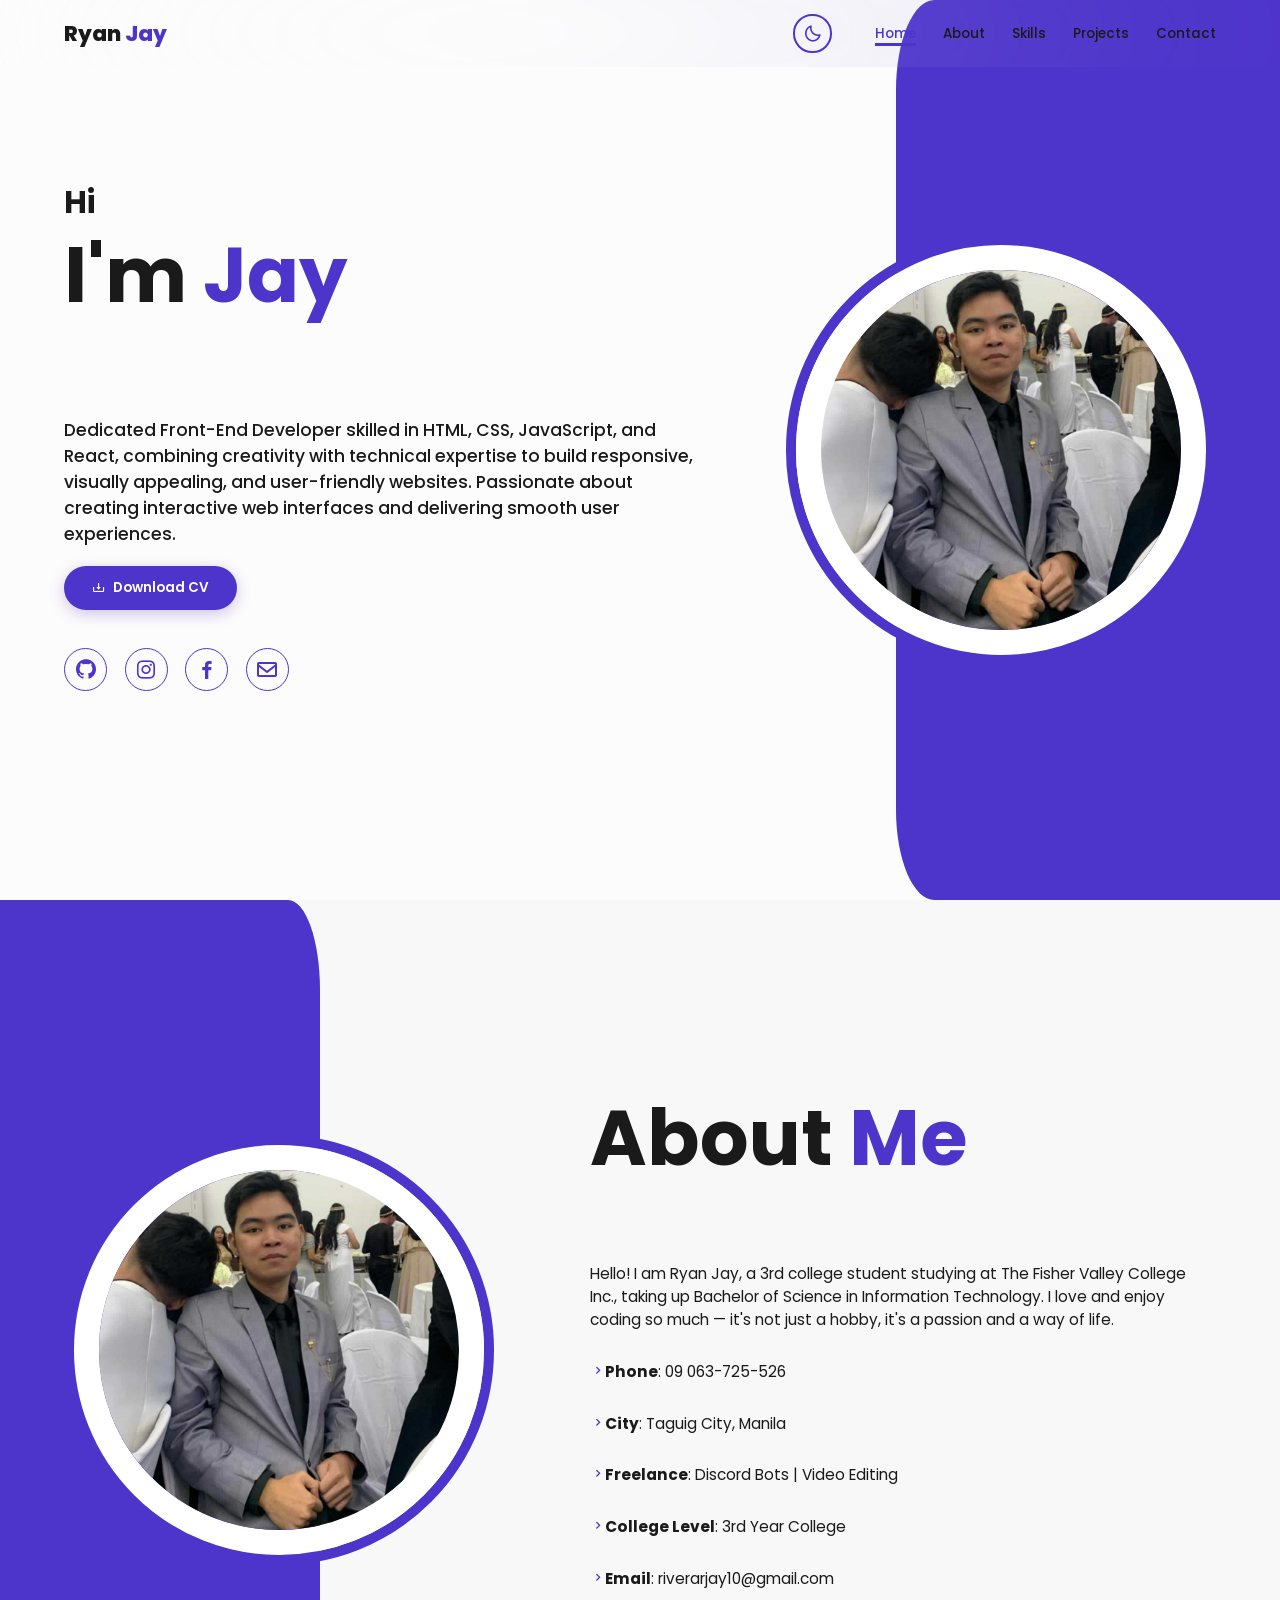
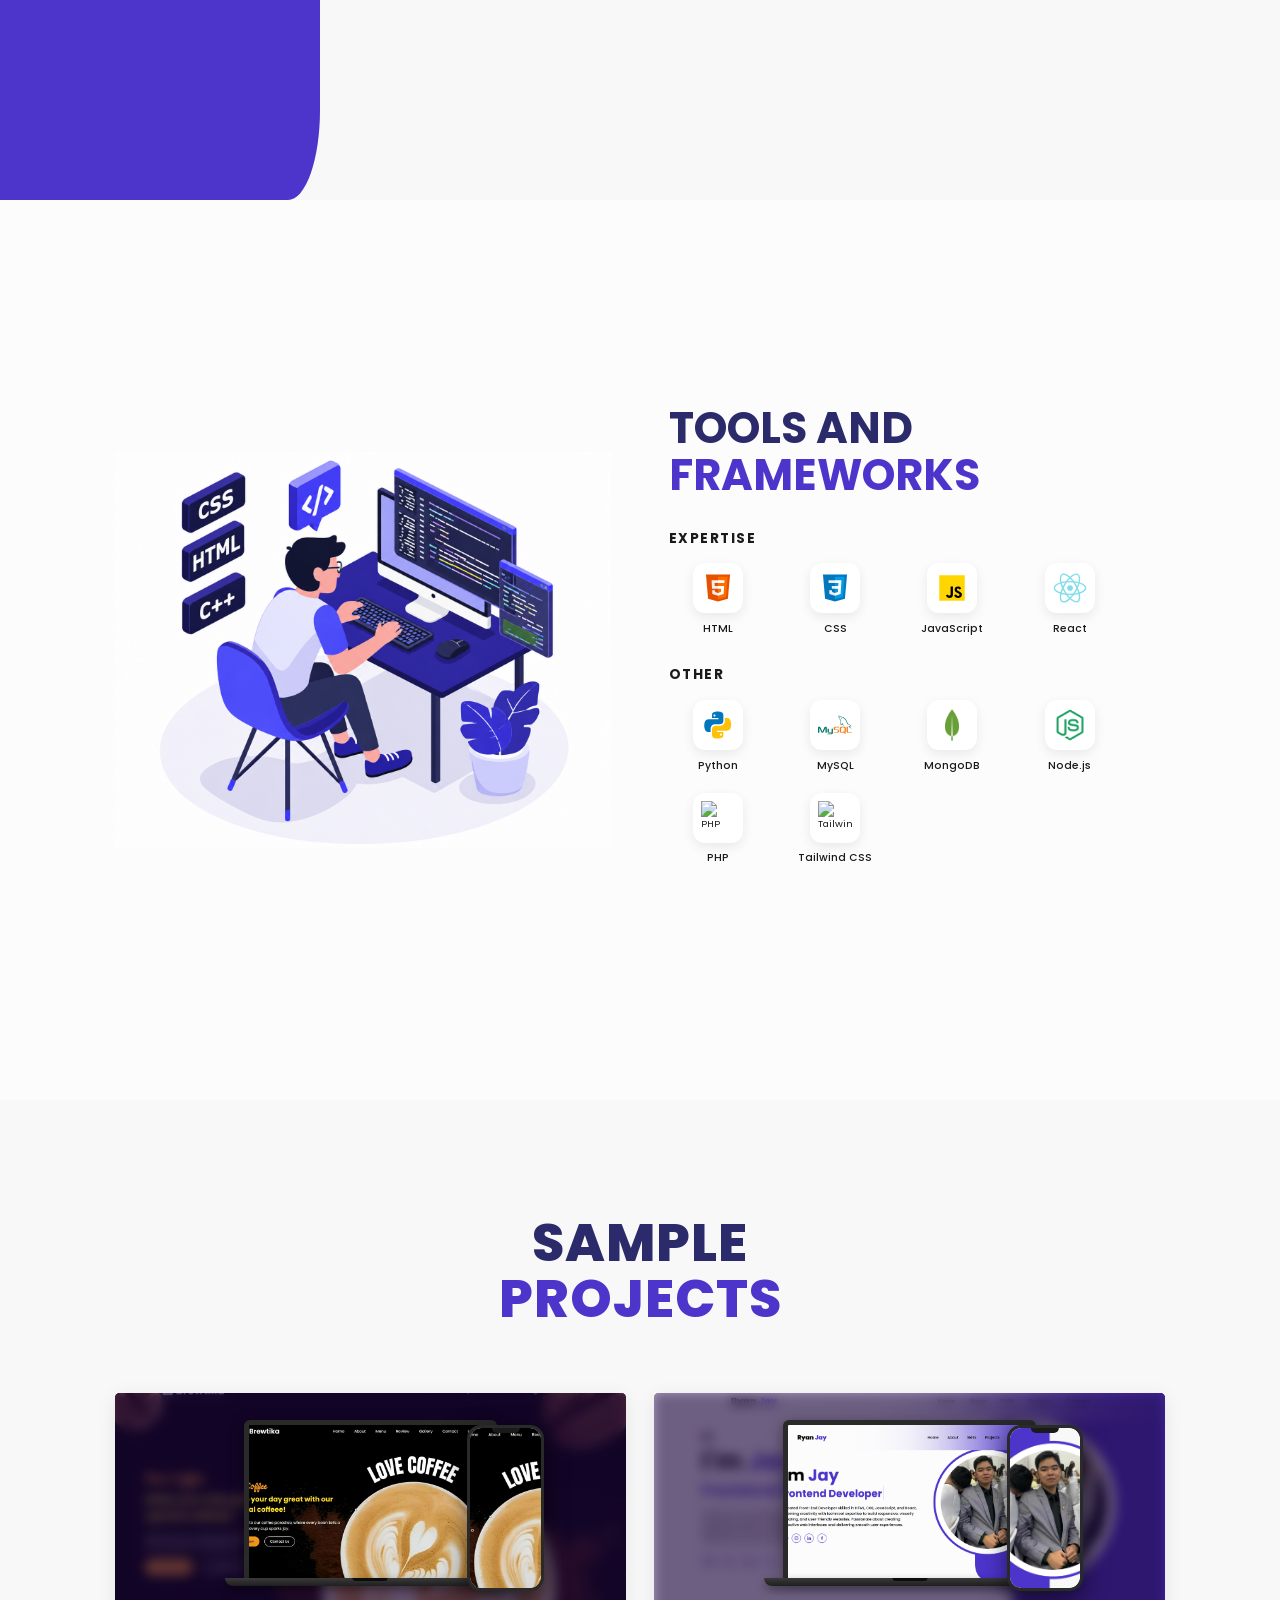
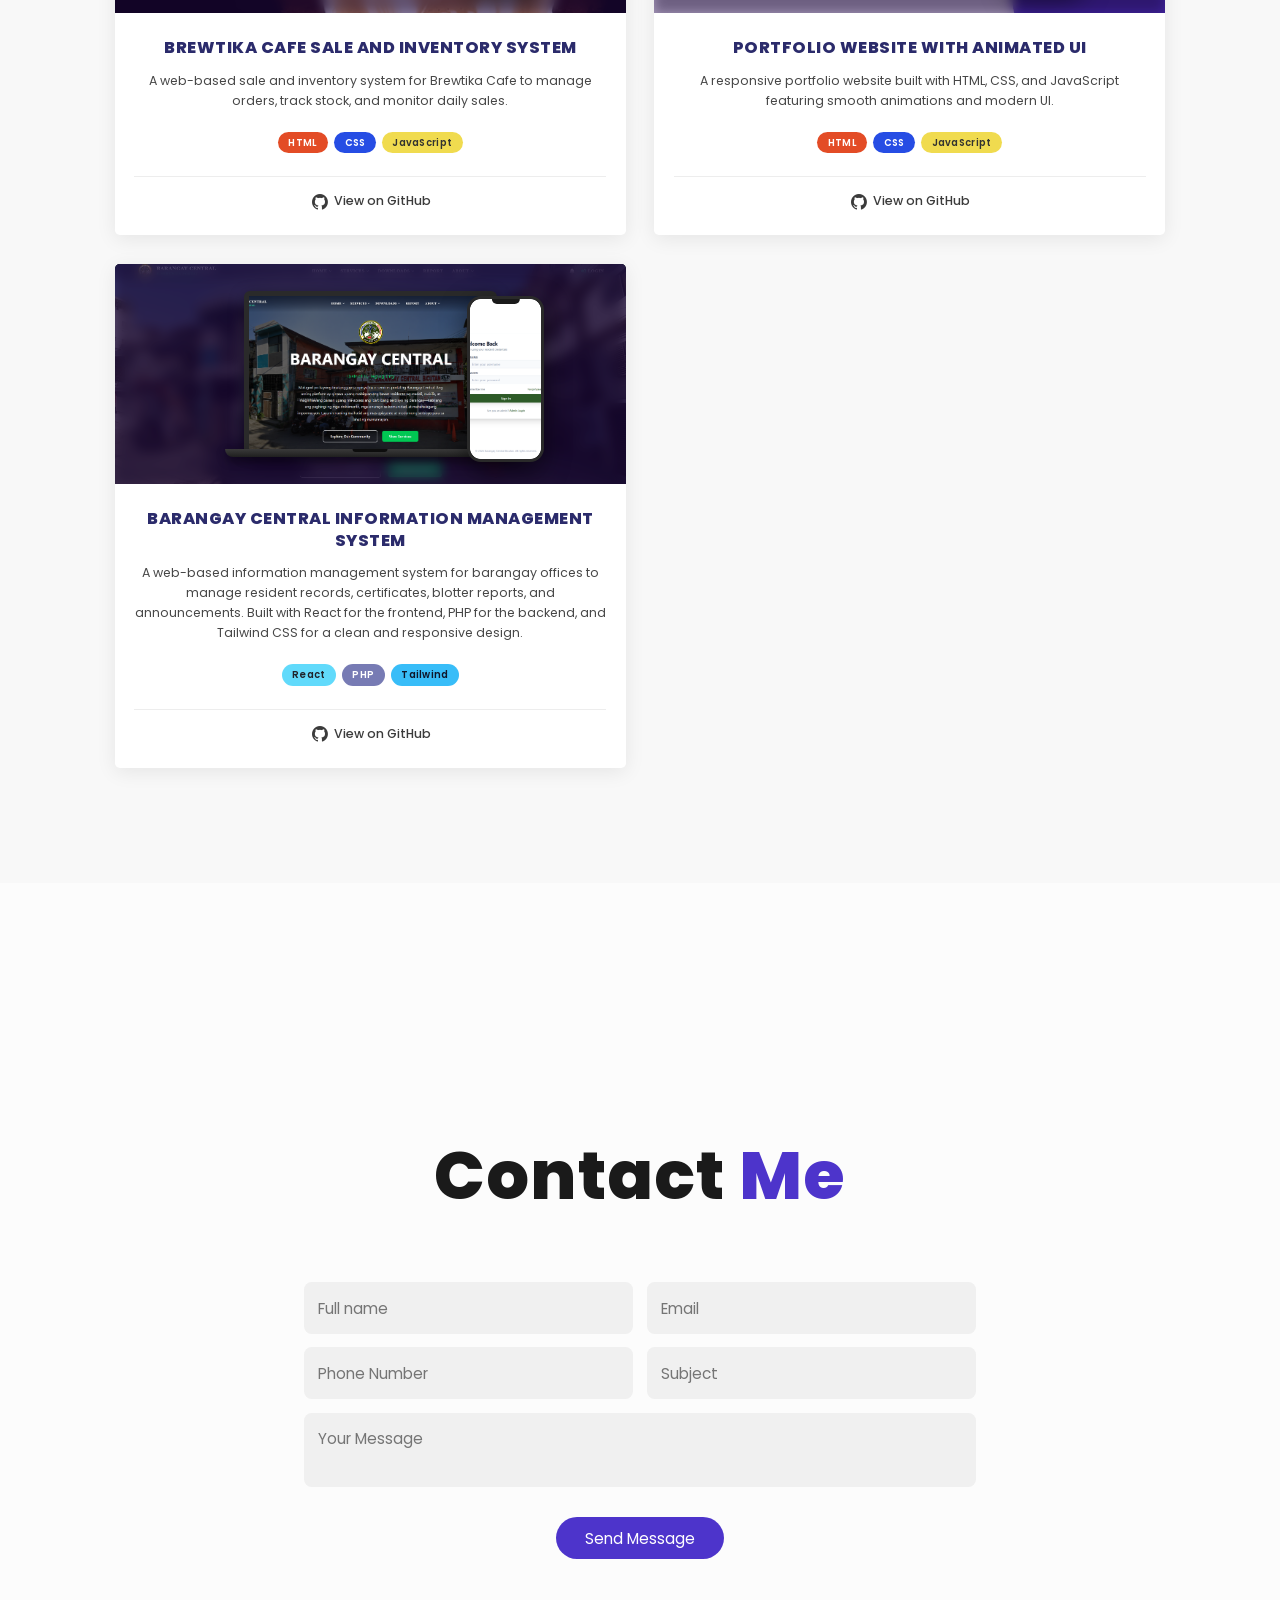
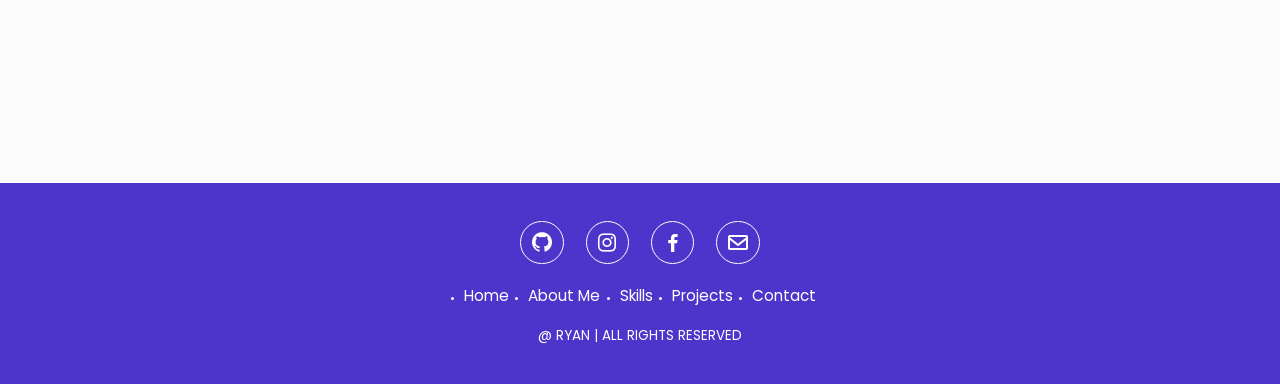
==== protfolio/index.html @ ac463a85 "Rename portfolio.html to index.html" ====
<!DOCTYPE html>
<html lang="en">
  <head>
    <meta charset="UTF-8" />
    <meta name="viewport" content="width=device-width, initial-scale=1.0" />
    <title>Ryan Jay | Portfolio</title>
    <link rel="stylesheet" href="portfolio.css" />
    <link
      href="https://unpkg.com/boxicons@2.1.4/css/boxicons.min.css"
      rel="stylesheet"
    />
    <link
      href="https://fonts.googleapis.com/css2?family=Poppins:wght@400;500;600;700;800&display=swap"
      rel="stylesheet"
    />
  </head>

  <body>
    <!-- HEADER / NAVBAR -->
    <header class="header">
      <a href="#home" class="logo">Ryan <span>Jay</span></a>

      <!-- THEME TOGGLE BUTTON -->
      <button class="theme-btn" id="theme-btn" title="Toggle Light/Dark Mode">
        <i class="bx bx-moon" id="theme-icon"></i>
      </button>

      <i class="bx bx-menu" id="menu-icon"></i>
      <nav class="navbar">
        <a href="#home">Home</a>
        <a href="#about">About</a>
        <a href="#skills">Skills</a>
        <a href="#projects">Projects</a>
        <a href="#contact">Contact</a>
      </nav>
    </header>

    <!-- HOME SECTION -->
    <section class="home" id="home">
      <div class="home-rectangle"></div>
      <div class="home-content reveal">
        <h3>Hi</h3>
        <h1>I'm <span>Jay</span></h1>
        <h3 class="text-animation"><span></span></h3>
        <p>
          Dedicated Front-End Developer skilled in HTML, CSS, JavaScript, and
          React, combining creativity with technical expertise to build
          responsive, visually appealing, and user-friendly websites.
          Passionate about creating interactive web interfaces and delivering
          smooth user experiences.
        </p>

        <!-- DOWNLOAD CV BUTTON -->
        <a href="Ryan_Jay_CV.pdf" download="Ryan_Jay_CV.pdf" class="btn-cv">
          <i class="bx bx-download"></i> Download CV
        </a>

        <div class="social-icons">
          <a href="https://github.com/BSITclass101" target="_blank" rel="noopener" title="GitHub">
            <i class="bx bxl-github"></i>
          </a>
          <a href="https://www.instagram.com/ryanjay_rvra/" target="_blank" rel="noopener" title="Instagram">
            <i class="bx bxl-instagram"></i>
          </a>
          <a href="https://www.facebook.com/ryanjayrino.rivera" target="_blank" rel="noopener" title="Facebook">
            <i class="bx bxl-facebook"></i>
          </a>
          <a href="https://mail.google.com/mail/?view=cm&fs=1&to=riverarjay10@gmail.com" target="_blank" rel="noopener" title="Email">
            <i class="bx bx-envelope"></i>
          </a>
        </div>
      </div>
      <div class="home-img reveal">
        <img src="pic1.jpg" alt="Profile Picture" />
      </div>
    </section>

    <!-- ABOUT SECTION -->
    <section class="about" id="about">
      <div class="about-rectangle"></div>
      <div class="about-img reveal">
        <img src="pic1.jpg" alt="About Me" />
      </div>
      <div class="about-content">
        <h2 class="heading reveal">About <span>Me</span></h2>
        <h3 class="text-animation reveal"><span></span></h3>
        <p class="reveal">
          Hello! I am Ryan Jay, a 3rd college student studying at The Fisher
          Valley College Inc., taking up Bachelor of Science in Information
          Technology. I love and enjoy coding so much — it's not just a hobby,
          it's a passion and a way of life.
        </p>
        <div class="info reveal">
          <p><b><i style="color: hsl(250, 59%, 50%)" class="bx bx-chevron-right"></i>Phone</b>: 09 063-725-526</p>
          <p><b><i style="color: hsl(250, 59%, 50%)" class="bx bx-chevron-right"></i>City</b>: Taguig City, Manila</p>
          <p><b><i style="color: hsl(250, 59%, 50%)" class="bx bx-chevron-right"></i>Freelance</b>: Discord Bots | Video Editing</p>
          <p><b><i style="color: hsl(250, 59%, 50%)" class="bx bx-chevron-right"></i>College Level</b>: 3rd Year College</p>
          <p><b><i style="color: hsl(250, 59%, 50%)" class="bx bx-chevron-right"></i>Email</b>: riverarjay10@gmail.com</p>
        </div>
      </div>
    </section>

    <!-- SKILLS SECTION -->
    <section class="skills" id="skills">
      <div class="skills-image-container reveal">
        <img src="Purple.png" alt="Tools and Frameworks Illustration" class="skills-illustration" />
      </div>

      <div class="skills-content">
        <h2 class="skills-heading reveal">TOOLS AND <br /><span>FRAMEWORKS</span></h2>

        <div class="skill-category reveal">
          <h3>EXPERTISE</h3>
          <div class="skills-grid">
            <div class="skill-item">
              <div class="skill-icon"><img src="icons8-html-5.svg" alt="HTML" /></div>
              <p>HTML</p>
            </div>
            <div class="skill-item">
              <div class="skill-icon"><img src="icons8-css-logo.svg" alt="CSS" /></div>
              <p>CSS</p>
            </div>
            <div class="skill-item">
              <div class="skill-icon"><img src="icons8-javascript.svg" alt="JavaScript" /></div>
              <p>JavaScript</p>
            </div>
            <div class="skill-item">
              <div class="skill-icon"><img src="icons8-react-native.svg" alt="React" /></div>
              <p>React</p>
            </div>
          </div>
        </div>

        <div class="skill-category reveal">
          <h3>OTHER</h3>
          <div class="skills-grid">
            <div class="skill-item">
              <div class="skill-icon"><img src="icons8-python.svg" alt="Python" /></div>
              <p>Python</p>
            </div>
            <div class="skill-item">
              <div class="skill-icon"><img src="icons8-mysql-logo.svg" alt="MySQL" /></div>
              <p>MySQL</p>
            </div>
            <div class="skill-item">
              <div class="skill-icon"><img src="icons8-mongo-db-48.png" alt="MongoDB" /></div>
              <p>MongoDB</p>
            </div>
            <div class="skill-item">
              <div class="skill-icon"><img src="icons8-node-js-48.png" alt="Node.js" /></div>
              <p>Node.js</p>
            </div>
            <div class="skill-item">
              <div class="skill-icon"><img src="PHp.png" alt="PHP" /></div>
              <p>PHP</p>
            </div>
            <div class="skill-item">
              <div class="skill-icon"><img src="tailwind CSS.png" alt="Tailwind CSS" /></div>
              <p>Tailwind CSS</p>
            </div>
          </div>
        </div>
      </div>
    </section>

    <!-- PROJECTS SECTION -->
    <section class="projects" id="projects">
      <h2 class="projects-heading reveal">SAMPLE <br /><span>PROJECTS</span></h2>

      <div class="projects-box">
        <!-- PROJECT 1 -->
        <div class="projects-card reveal">
          <div class="project-mockup" style="background-image: url('p1.jpg');">
            <div class="laptop-mockup">
              <div class="laptop-screen">
                <img src="p1.jpg" alt="Brewtika Cafe - Laptop View" />
              </div>
              <div class="laptop-base"></div>
            </div>
            <div class="phone-mockup">
              <div class="phone-screen">
                <img src="p1.jpg" alt="Brewtika Cafe - Phone View" />
              </div>
            </div>
          </div>
          <div class="project-info">
            <h3>BREWTIKA CAFE SALE AND INVENTORY SYSTEM</h3>
            <p>A web-based sale and inventory system for Brewtika Cafe to manage orders, track stock, and monitor daily sales.</p>
            <div class="project-tags">
              <span class="tag html">HTML</span>
              <span class="tag css">CSS</span>
              <span class="tag js">JavaScript</span>
            </div>
            <a href="https://github.com/BSITclass101" target="_blank" rel="noopener" class="github-link">
              <i class="bx bxl-github"></i> View on GitHub
            </a>
          </div>
        </div>

        <!-- PROJECT 2 -->
        <div class="projects-card reveal">
          <div class="project-mockup" style="background-image: url('ry.png');">
            <div class="laptop-mockup">
              <div class="laptop-screen">
                <img src="ry.png" alt="Project 2 - Laptop View" />
              </div>
              <div class="laptop-base"></div>
            </div>
            <div class="phone-mockup">
              <div class="phone-screen">
                <img src="j.png" alt="Project 2 - Phone View" />
              </div>
            </div>
          </div>
          <div class="project-info">
            <h3>PORTFOLIO WEBSITE WITH ANIMATED UI</h3>
            <p>A responsive portfolio website built with HTML, CSS, and JavaScript featuring smooth animations and modern UI.</p>
            <div class="project-tags">
              <span class="tag html">HTML</span>
              <span class="tag css">CSS</span>
              <span class="tag js">JavaScript</span>
            </div>
            <a href="https://github.com/BSITclass101" target="_blank" rel="noopener" class="github-link">
              <i class="bx bxl-github"></i> View on GitHub
            </a>
          </div>
        </div>

        <!-- PROJECT 3 -->
        <div class="projects-card reveal">
          <div class="project-mockup" style="background-image: url('Screenshot.png');">
            <div class="laptop-mockup">
              <div class="laptop-screen">
                <img src="Screenshot.png" alt="Barangay Information Management System - Laptop View" />
              </div>
              <div class="laptop-base"></div>
            </div>
            <div class="phone-mockup">
              <div class="phone-screen">
                <img src="Screenshot2.png" alt="Barangay Information Management System - Phone View" />
              </div>
            </div>
          </div>
          <div class="project-info">
            <h3>BARANGAY CENTRAL INFORMATION MANAGEMENT SYSTEM</h3>
            <p>A web-based information management system for barangay offices to manage resident records, certificates, blotter reports, and announcements. Built with React for the frontend, PHP for the backend, and Tailwind CSS for a clean and responsive design.</p>
            <div class="project-tags">
              <span class="tag react">React</span>
              <span class="tag php">PHP</span>
              <span class="tag tailwind">Tailwind</span>
            </div>
            <a href="https://github.com/BSITclass101" target="_blank" rel="noopener" class="github-link">
              <i class="bx bxl-github"></i> View on GitHub
            </a>
          </div>
        </div>
      </div>
    </section>

    <!-- CONTACT SECTION -->
    <section class="contact" id="contact">
      <h2 class="heading reveal">Contact <span>Me</span></h2>

      <!-- NAKA-CONNECT SA FORMSPREE -->
      <form id="contactForm" action="https://formspree.io/f/maeqkpdl" method="POST" class="reveal">
        <div class="input-group">
          <div class="input-box">
            <input type="text" name="name" placeholder="Full name" required />
            <input type="email" name="email" placeholder="Email" required />
          </div>
          <div class="input-box">
            <input type="tel" name="phone" placeholder="Phone Number" />
            <input type="text" name="subject" placeholder="Subject" />
          </div>
        </div>

        <div class="input-group-2">
          <textarea name="message" placeholder="Your Message" required></textarea>
          
          <!-- Status Message -->
          <p id="formStatus" style="margin: 10px 0; font-weight: bold; display: none; font-size: 1.4rem;"></p>
          
          <input type="submit" id="submitBtn" value="Send Message" class="btn" />
        </div>
      </form>
    </section>

    <!-- FOOTER -->
    <footer class="footer">
      <div class="social-icons">
        <a href="https://github.com/BSITclass101" target="_blank" rel="noopener" title="GitHub">
          <i class="bx bxl-github"></i>
        </a>
        <a href="https://www.instagram.com/ryanjay_rvra/" target="_blank" rel="noopener" title="Instagram">
          <i class="bx bxl-instagram"></i>
        </a>
        <a href="https://www.facebook.com/ryanjayrino.rivera" target="_blank" rel="noopener" title="Facebook">
          <i class="bx bxl-facebook"></i>
        </a>
        <a href="https://mail.google.com/mail/?view=cm&fs=1&to=riverarjay10@gmail.com" target="_blank" rel="noopener" title="Email">
          <i class="bx bx-envelope"></i>
        </a>
      </div>

      <ul class="list">
        <li><a href="#home">Home</a></li>
        <li><a href="#about">About Me</a></li>
        <li><a href="#skills">Skills</a></li>
        <li><a href="#projects">Projects</a></li>
        <li><a href="#contact">Contact</a></li>
      </ul>

      <p class="copyright">@ RYAN | ALL RIGHTS RESERVED</p>
    </footer>

    <!-- INLINE JAVASCRIPT -->
    <script>
      /* THEME TOGGLE */
      const themeBtn = document.getElementById("theme-btn");
      const themeIcon = document.getElementById("theme-icon");
      const body = document.body;

      const savedTheme = localStorage.getItem("theme");
      if (savedTheme === "dark") {
        body.classList.add("dark-mode");
        themeIcon.classList.replace("bx-moon", "bx-sun");
      }

      themeBtn.addEventListener("click", () => {
        body.classList.toggle("dark-mode");
        if (body.classList.contains("dark-mode")) {
          themeIcon.classList.replace("bx-moon", "bx-sun");
          localStorage.setItem("theme", "dark");
        } else {
          themeIcon.classList.replace("bx-sun", "bx-moon");
          localStorage.setItem("theme", "light");
        }
      });

      /* MOBILE MENU */
      let menuIcon = document.querySelector("#menu-icon");
      let navbar = document.querySelector(".navbar");

      menuIcon.onclick = () => {
        menuIcon.classList.toggle("bx-x");
        navbar.classList.toggle("active");
      };

      /* ACTIVE NAV LINK */
      let sections = document.querySelectorAll("section");
      let navLinks = document.querySelectorAll("header nav a");

      window.onscroll = () => {
        sections.forEach((sec) => {
          let top = window.scrollY;
          let offset = sec.offsetTop - 150;
          let height = sec.offsetHeight;
          let id = sec.getAttribute("id");

          if (top >= offset && top < offset + height) {
            navLinks.forEach((links) => {
              links.classList.remove("active");
              document
                .querySelector("header nav a[href*=" + id + "]")
                .classList.add("active");
            });
          }
        });

        let header = document.querySelector("header");
        header.classList.toggle("sticky", window.scrollY > 100);

        menuIcon.classList.remove("bx-x");
        navbar.classList.remove("active");
      };

      /* SCROLL REVEAL */
      const revealElements = document.querySelectorAll(".reveal");

      const revealOnScroll = () => {
        const windowHeight = window.innerHeight;
        const revealPoint = 100;

        revealElements.forEach((el) => {
          const elementTop = el.getBoundingClientRect().top;
          if (elementTop < windowHeight - revealPoint) {
            el.classList.add("active");
          } else {
            el.classList.remove("active");
          }
        });
      };

      window.addEventListener("scroll", revealOnScroll);
      window.addEventListener("load", revealOnScroll);

      /* FORMSPREE CONTACT FORM LOGIC */
      const contactForm = document.getElementById("contactForm");
      const submitBtn = document.getElementById("submitBtn");
      const formStatus = document.getElementById("formStatus");

      if (contactForm) {
        contactForm.addEventListener("submit", function (e) {
          e.preventDefault(); // Pipigilan ang page na mag-reload

          submitBtn.value = "Sending...";
          submitBtn.disabled = true;
          formStatus.style.display = "none";

          const formData = new FormData(contactForm);

          fetch(contactForm.action, {
            method: "POST",
            body: formData,
            headers: {
              Accept: "application/json",
            },
          })
            .then((response) => {
              if (response.ok) {
                formStatus.textContent = "Message sent successfully! I'll get back to you soon.";
                formStatus.style.color = "#4caf50"; // Green
                formStatus.style.display = "block";
                contactForm.reset();
              } else {
                throw new Error("Error sending message");
              }
            })
            .catch((error) => {
              formStatus.textContent = "Oops! Something went wrong. Please try again.";
              formStatus.style.color = "#f44336"; // Red
              formStatus.style.display = "block";
            })
            .finally(() => {
              submitBtn.value = "Send Message";
              submitBtn.disabled = false;
            });
        });
      }
    </script>
  </body>
</html>
---- protfolio/portfolio.css ----
/* ============================
   GLOBAL / RESET
   ============================ */
* {
  margin: 0;
  padding: 0;
  box-sizing: border-box;
  text-decoration: none;
  scroll-behavior: smooth;
  font-family: Poppins, sans-serif;
}

/* ============================
   LIGHT MODE (DEFAULT)
   ============================ */
:root {
  --bg-color: #fcfcfc;
  --second-bg-color: #f8f8f8;
  --text-color: #1a1a1a;
  --main-color: hsl(250, 59%, 50%);
  --card-bg: #ffffff;
  --card-shadow: rgba(0, 0, 0, 0.08);
  --card-shadow-hover: rgba(0, 0, 0, 0.15);
  --input-bg: #f0f0f0;
  --border-color: #eaeaea;
  --heading-color: #2b2b6b;
  --footer-bg: hsl(250, 59%, 50%);
}

/* ============================
   DARK MODE
   ============================ */
body.dark-mode {
  --bg-color: #0f0f1a;
  --second-bg-color: #16162a;
  --text-color: #f0f0f0;
  --main-color: hsl(250, 80%, 65%);
  --card-bg: #1e1e35;
  --card-shadow: rgba(0, 0, 0, 0.4);
  --card-shadow-hover: rgba(107, 63, 160, 0.5);
  --input-bg: #252540;
  --border-color: #333355;
  --heading-color: #b8a8e8;
  --footer-bg: #1a1a2e;
}

html {
  font-size: 60%;
  overflow-x: hidden;
}

body {
  background-color: var(--bg-color);
  color: var(--text-color);
  transition: background-color 0.4s ease, color 0.4s ease;
}

section {
  min-height: 100vh;
  padding: 10rem 9% 10rem;
  transition: background-color 0.4s ease;
}

/* ============================
   HEADER / NAVBAR
   ============================ */
header {
  position: fixed;
  width: 100%;
  top: 0;
  left: 0;
  padding: 1.5rem 9%;
  backdrop-filter: blur(200px);
  display: flex;
  justify-content: space-between;
  align-items: center;
  z-index: 1000;
  transition: background 0.4s ease;
}

header.sticky {
  background: rgba(252, 252, 252, 0.9);
  box-shadow: 0 0 10px rgba(0, 0, 0, 0.1);
}

body.dark-mode header.sticky {
  background: rgba(15, 15, 26, 0.9);
  box-shadow: 0 0 10px rgba(0, 0, 0, 0.5);
}

.logo {
  font-size: 2.2rem;
  color: var(--text-color);
  font-weight: 800;
  cursor: pointer;
  transition: 0.3s ease-in-out;
}

.logo:hover {
  transform: scale(1.05);
}

.logo span,
.heading span,
.skills-heading span,
.projects-heading span,
.contact .heading span,
.home-content h1 span {
  color: var(--main-color);
}

.navbar a {
  font-size: 1.4rem;
  color: var(--text-color);
  margin-left: 2.5rem;
  font-weight: 500;
  transition: 0.3s ease-in-out;
  border-bottom: 3px solid transparent;
}

.navbar a:hover,
.navbar a.active {
  color: var(--main-color);
  border-bottom: 3px solid var(--main-color);
}

#menu-icon {
  font-size: 2.8rem;
  color: var(--main-color);
  display: none;
}

/* ============================
   THEME TOGGLE BUTTON
   ============================ */
.theme-btn {
  display: flex;
  align-items: center;
  justify-content: center;
  width: 4rem;
  height: 4rem;
  border-radius: 50%;
  background: transparent;
  border: 2px solid var(--main-color);
  color: var(--main-color);
  font-size: 2rem;
  cursor: pointer;
  margin-left: auto;
  margin-right: 2rem;
  transition: 0.4s ease;
  outline: none;
}

.theme-btn:hover {
  background: var(--main-color);
  color: #ffffff;
  transform: scale(1.1) rotate(15deg);
  box-shadow: 0 0 15px var(--main-color);
}

body.dark-mode .theme-btn {
  border-color: #b8a8e8;
  color: #b8a8e8;
}

body.dark-mode .theme-btn:hover {
  background: #b8a8e8;
  color: #1a1a2e;
  box-shadow: 0 0 15px rgba(184, 168, 232, 0.6);
}

body.dark-mode .theme-btn i {
  animation: sunGlow 2s ease-in-out infinite alternate;
}

@keyframes sunGlow {
  from { text-shadow: 0 0 5px rgba(255, 200, 100, 0.5); }
  to { text-shadow: 0 0 15px rgba(255, 200, 100, 0.9); }
}

/* ============================
   HOME SECTION
   ============================ */
.home {
  display: flex;
  align-items: center;
  justify-content: center;
  gap: 8rem;
}

.home-rectangle {
  position: absolute;
  background-color: var(--main-color);
  border-top-left-radius: 10%;
  border-bottom-left-radius: 10%;
  width: 30%;
  height: 100%;
  top: 0;
  right: 0;
  z-index: -1;
  transition: background-color 0.4s ease;
}

.home-content h3 {
  font-size: 3.2rem;
  font-weight: 700;
}

.home-content h3:nth-of-type(2) {
  margin-bottom: 2rem;
  font-size: 5rem;
}

.home-content h1 {
  font-size: 8rem;
  font-weight: 700;
  line-height: 1.3;
}

.home-img {
  display: grid;
  place-items: center;
  border-radius: 50%;
  border: 10px solid var(--main-color);
}

.home-img img {
  position: relative;
  background-color: white;
  border: 25px solid white;
  width: 32vw;
  border-radius: 50%;
  cursor: pointer;
}

.home-content p {
  font-size: 1.8rem;
  font-weight: 500;
  max-width: 650px;
}

/* ============================
   BAGONG DAGDAG: DOWNLOAD CV BUTTON
   ============================ */
.btn-cv {
  display: inline-flex;
  align-items: center;
  gap: 8px;
  padding: 12px 28px;
  background-color: var(--main-color);
  color: #fff;
  font-size: 1.4rem;
  font-weight: 600;
  border-radius: 30px;
  margin-top: 2rem;
  margin-bottom: 1rem;
  transition: all 0.3s ease;
  box-shadow: 0 4px 15px rgba(111, 66, 193, 0.3);
}

.btn-cv:hover {
  background-color: hsl(250, 59%, 60%);
  transform: translateY(-3px);
  box-shadow: 0 6px 20px rgba(111, 66, 193, 0.5);
}

body.dark-mode .btn-cv {
  color: #1a1a2e;
}

body.dark-mode .btn-cv:hover {
  background-color: #fff;
  color: #1a1a2e;
}

.social-icons a {
  display: inline-flex;
  justify-content: center;
  align-items: center;
  width: 4.5rem;
  height: 4.5rem;
  background: transparent;
  font-size: 2.5rem;
  border: 0.2rem solid var(--main-color);
  border-radius: 50%;
  color: var(--main-color);
  margin: 3rem 1.5rem 3rem 0;
  transition: 0.3s ease;
}

.social-icons a:hover {
  color: white;
  transform: scale(1.3) translateY(-5px);
  background-color: var(--main-color);
}

body.dark-mode .social-icons a:hover {
  color: #1a1a2e;
}

/* ============================
   TEXT ANIMATION
   ============================ */
.text-animation {
  font-size: 34px;
  font-weight: 600;
  min-width: 200px;
}

.text-animation span {
  position: relative;
}

.text-animation span::before {
  content: "Frontend Developer";
  color: var(--main-color);
  animation: words 20s infinite;
}

.text-animation span::after {
  content: "";
  background-color: var(--bg-color);
  position: absolute;
  width: calc(100% + 8px);
  height: 100%;
  border-left: 2px solid var(--bg-color);
  right: -8px;
  animation: cursor 0.6s infinite, typing 20s steps(14) infinite;
  transition: background-color 0.4s ease;
}

@keyframes cursor {
  to { border-left: 2px solid var(--main-color); }
}

@keyframes words {
  0%, 20% { content: "Frontend Developer"; }
  21%, 40% { content: "UI/UX Designer"; }
  41%, 60% { content: "Frontend Developer"; }
  61%, 80% { content: "UI/UX Designer"; }
  81%, 90% { content: "Frontend Developer"; }
}

@keyframes typing {
  10%, 15%, 30%, 35%, 50%, 55%, 70%, 75%, 90%, 95% { width: 0; }
  5%, 20%, 25%, 40%, 45%, 60%, 65%, 80%, 85% { width: calc(100% + 8px); }
}

/* ============================
   ABOUT SECTION
   ============================ */
.about {
  display: flex;
  align-items: center;
  justify-content: center;
  gap: 10rem;
  background-color: var(--second-bg-color);
  transition: background-color 0.4s ease;
}

.about-rectangle {
  position: absolute;
  left: 0;
  height: 100%;
  border-top-right-radius: 10%;
  border-bottom-right-radius: 10%;
  background-color: var(--main-color);
  width: 25%;
  transition: background-color 0.4s ease;
}

.about-img {
  border-radius: 50%;
  display: grid;
  place-items: center;
  border: 10px solid var(--main-color);
}

.about-img img {
  position: relative;
  width: 32vw;
  border-radius: 50%;
  border: 25px solid white;
  cursor: pointer;
}

.heading {
  text-align: center;
  font-size: 8rem;
}

.about-content h2 {
  text-align: left;
  line-height: 1.5;
}

.about-content h3 {
  font-size: 2.6rem;
}

.about-content p {
  font-size: 1.6rem;
  margin: 3rem 0 3rem;
}

.about-content .text-animation span::before {
  content: "Frontend Developer";
  animation: words 20s infinite;
}

.about-content .text-animation span::after {
  content: "";
  background-color: var(--second-bg-color);
  position: absolute;
  width: calc(100% + 8px);
  height: 100%;
  border-left: 2px solid var(--second-bg-color);
  right: -8px;
  animation: cursor 0.6s infinite, typing 20s steps(14) infinite;
  transition: background-color 0.4s ease;
}

/* ============================
   SKILLS SECTION
   ============================ */
.skills {
  min-height: 100vh;
  display: flex;
  align-items: center;
  justify-content: center;
  gap: 6rem;
  padding: 10rem 9% 10rem;
  background-color: var(--bg-color);
  transition: background-color 0.4s ease;
}

.skills-image-container {
  flex: 1;
  display: flex;
  justify-content: center;
  align-items: center;
}

.skills-illustration {
  width: 100%;
  max-width: 500px;
  height: auto;
}

.skills-content {
  flex: 1;
}

.skills-heading {
  font-size: 4.5rem;
  font-weight: 700;
  color: var(--heading-color);
  line-height: 1.1;
  margin-bottom: 3rem;
  text-align: left;
  transition: color 0.4s ease;
}

.skill-category {
  margin-bottom: 3rem;
}

.skill-category h3 {
  font-size: 1.4rem;
  font-weight: 700;
  color: var(--text-color);
  margin-bottom: 1.5rem;
  text-transform: uppercase;
  letter-spacing: 1.5px;
  text-align: left;
}

.skills-grid {
  display: grid;
  grid-template-columns: repeat(4, 1fr);
  gap: 2rem;
  max-width: 450px;
}

.skill-item {
  display: flex;
  flex-direction: column;
  align-items: center;
  gap: 0.8rem;
  transition: transform 0.3s ease;
}

.skill-item:hover {
  transform: translateY(-5px);
}

.skill-icon {
  width: 50px;
  height: 50px;
  display: flex;
  align-items: center;
  justify-content: center;
  background: var(--card-bg);
  border-radius: 12px;
  box-shadow: 0 4px 12px var(--card-shadow);
  padding: 8px;
  transition: background-color 0.4s ease, box-shadow 0.4s ease;
}

.skill-icon img {
  width: 100%;
  height: 100%;
  object-fit: contain;
}

.skill-item p {
  font-size: 1.1rem;
  font-weight: 500;
  color: var(--text-color);
  text-align: center;
  margin: 0;
  transition: color 0.4s ease;
}

/* ============================
   PROJECTS SECTION
   ============================ */
.projects {
  min-height: auto;
  padding: 12rem 9% 12rem;
  background-color: var(--second-bg-color);
  transition: background-color 0.4s ease;
}

.projects-heading {
  text-align: center;
  font-size: 5.5rem;
  font-weight: 800;
  color: var(--heading-color);
  line-height: 1.05;
  margin-bottom: 7rem;
  text-transform: uppercase;
  letter-spacing: 1px;
  transition: color 0.4s ease;
}

.projects-box {
  display: grid;
  grid-template-columns: repeat(auto-fit, minmax(350px, 1fr));
  gap: 3rem;
  max-width: 1200px;
  margin: 0 auto;
}

.projects-card {
  display: flex;
  flex-direction: column;
  background-color: var(--card-bg);
  border-radius: 0.5rem;
  overflow: hidden;
  box-shadow: 0 4px 20px var(--card-shadow);
  transition: transform 0.3s ease, box-shadow 0.3s ease,
    background-color 0.4s ease;
}

.projects-card:hover {
  transform: translateY(-8px);
  box-shadow: 0 10px 30px var(--card-shadow-hover);
}

/* PROJECT MOCKUP */
.project-mockup {
  position: relative;
  width: 100%;
  height: 220px;
  background-color: #1a1a1a;
  background-size: cover;
  background-position: center;
  background-repeat: no-repeat;
  display: flex;
  align-items: center;
  justify-content: center;
  overflow: hidden;
  padding: 25px;
}

.project-mockup::before {
  content: "";
  position: absolute;
  inset: 0;
  background: inherit;
  background-size: cover;
  background-position: center;
  filter: blur(6px) brightness(0.6);
  z-index: 0;
}

.project-mockup::after {
  content: "";
  position: absolute;
  inset: 0;
  background: rgba(45, 10, 95, 0.4);
  z-index: 0;
}

.project-mockup > * {
  position: relative;
  z-index: 1;
}

.laptop-mockup {
  position: relative;
  width: 55%;
  max-width: 260px;
  display: flex;
  flex-direction: column;
  align-items: center;
  transition: transform 0.5s ease;
  z-index: 1;
}

.laptop-screen {
  width: 100%;
  aspect-ratio: 16 / 10;
  background: #1a1a1a;
  border: 5px solid #2a2a2a;
  border-bottom: none;
  border-radius: 6px 6px 0 0;
  overflow: hidden;
  box-shadow: 0 4px 15px rgba(0, 0, 0, 0.4);
  position: relative;
}

.laptop-screen img {
  width: 100%;
  height: 100%;
  object-fit: cover;
  object-position: top center;
  display: block;
}

.laptop-base {
  width: 115%;
  height: 8px;
  background: linear-gradient(180deg, #3a3a3a, #1f1f1f);
  border-radius: 0 0 10px 10px;
  box-shadow: 0 4px 10px rgba(0, 0, 0, 0.4);
  position: relative;
}

.laptop-base::before {
  content: "";
  position: absolute;
  top: 0;
  left: 50%;
  transform: translateX(-50%);
  width: 35px;
  height: 3px;
  background: #0d0d0d;
  border-radius: 0 0 3px 3px;
}

.phone-mockup {
  position: absolute;
  right: 16%;
  bottom: 10%;
  width: 15%;
  max-width: 80px;
  aspect-ratio: 9 / 19.5;
  background: #1a1a1a;
  border: 3px solid #2a2a2a;
  border-radius: 14px;
  overflow: hidden;
  box-shadow: 0 8px 25px rgba(0, 0, 0, 0.55);
  transition: transform 0.5s ease;
  z-index: 2;
}

.phone-mockup::before {
  content: "";
  position: absolute;
  top: 0;
  left: 50%;
  transform: translateX(-50%);
  width: 40%;
  height: 5px;
  background: #1a1a1a;
  border-radius: 0 0 5px 5px;
  z-index: 3;
}

.phone-screen {
  width: 100%;
  height: 100%;
  overflow: hidden;
  border-radius: 11px;
  background: #ffffff;
  position: relative;
  display: flex;
  align-items: center;
  justify-content: center;
}

.phone-screen img {
  width: 100% !important;
  height: 100% !important;
  object-fit: cover !important;
  object-position: center top !important;
  display: block;
}

.projects-card:hover .laptop-mockup {
  transform: translateY(-4px) scale(1.02);
}

.projects-card:hover .phone-mockup {
  transform: translateY(-6px) scale(1.05);
}

/* PROJECT INFO */
.project-info {
  padding: 2.5rem 2rem;
  text-align: center;
  display: flex;
  flex-direction: column;
  gap: 1.2rem;
  flex: 1;
}

.project-info h3 {
  font-size: 1.7rem;
  font-weight: 800;
  color: var(--heading-color);
  text-transform: uppercase;
  letter-spacing: 0.5px;
  line-height: 1.35;
  transition: color 0.4s ease;
}

.project-info p {
  font-size: 1.3rem;
  color: var(--text-color);
  line-height: 1.6;
  font-weight: 400;
  opacity: 0.8;
  transition: color 0.4s ease;
}

/* TAGS */
.project-tags {
  display: flex;
  flex-wrap: wrap;
  justify-content: center;
  gap: 0.6rem;
  margin-top: auto;
  padding-top: 1rem;
}

.project-tags .tag {
  display: inline-block !important;
  padding: 0.4rem 1.1rem !important;
  font-size: 1rem !important;
  font-weight: 600 !important;
  border-radius: 5rem !important;
  letter-spacing: 0.3px !important;
  border: none !important;
  background-clip: border-box !important;
  -webkit-background-clip: border-box !important;
  -webkit-text-fill-color: #ffffff !important;
  color: #ffffff !important;
}

.project-tags .tag.php { background-color: #777bb4 !important; }
.project-tags .tag.mysql { background-color: #00758f !important; }
.project-tags .tag.js {
  background-color: #f0db4f !important;
  -webkit-text-fill-color: #323330 !important;
  color: #323330 !important;
}
.project-tags .tag.android { background-color: #a4c639 !important; }
.project-tags .tag.codeigniter { background-color: #dd4814 !important; }
.project-tags .tag.jwt { background-color: #000000 !important; }
.project-tags .tag.bootstrap { background-color: #7952b3 !important; }
.project-tags .tag.html { background-color: #e34c26 !important; }
.project-tags .tag.css { background-color: #264de4 !important; }
.project-tags .tag.react {
  background-color: #61dafb !important;
  -webkit-text-fill-color: #20232a !important;
  color: #20232a !important;
}
.project-tags .tag.node { background-color: #3c873a !important; }
.project-tags .tag.mongo { background-color: #4db33d !important; }
.project-tags .tag.tailwind {
  background-color: #38bdf8 !important;
  -webkit-text-fill-color: #0f172a !important;
  color: #0f172a !important;
}

/* GITHUB LINK */
.github-link {
  display: inline-flex;
  align-items: center;
  justify-content: center;
  gap: 0.6rem;
  font-size: 1.3rem;
  font-weight: 500;
  color: var(--text-color);
  margin-top: 1.2rem;
  padding-top: 1.5rem;
  border-top: 1px solid var(--border-color);
  transition: color 0.3s ease, border-color 0.4s ease;
  text-decoration: none;
  opacity: 0.85;
}

.github-link i {
  font-size: 2rem;
}

.github-link:hover {
  color: var(--main-color);
  opacity: 1;
}

/* ============================
   CONTACT SECTION
   ============================ */
.contact {
  background-color: var(--bg-color);
  transition: background-color 0.4s ease;
  padding: 12rem 9% 10rem;
  display: flex;
  flex-direction: column;
  align-items: center;
  justify-content: center;
}

.contact h2 {
  margin-bottom: 5rem;
  text-align: center;
  font-size: 7rem;
  font-weight: 800;
  letter-spacing: 1px;
}

.contact h2 span {
  color: var(--main-color);
}

.contact form {
  width: 100%;
  max-width: 70rem;
  margin: 0 auto;
  text-align: center;
}

.contact form .input-box {
  display: flex;
  justify-content: space-between;
  flex-wrap: wrap;
}

.contact form .input-box input,
.contact form textarea {
  width: 100%;
  padding: 1.5rem;
  font-size: 1.6rem;
  color: var(--text-color);
  background: var(--input-bg);
  border-radius: 0.8rem;
  border: none;
  margin: 0.7rem 0;
  font-family: Poppins, sans-serif;
  transition: background-color 0.4s ease, color 0.4s ease;
}

.contact form .input-box input { width: 49%; }
.contact form textarea { resize: none; }

.contact form .btn {
  margin-top: 2rem;
  cursor: pointer;
  background: var(--main-color);
  color: #fff;
  padding: 1rem 3rem;
  border: none;
  border-radius: 5rem;
  font-size: 1.6rem;
  transition: 0.3s;
  font-family: Poppins, sans-serif;
}

.contact form .btn:hover {
  background: #2b2b6b;
  transform: scale(1.05);
}

body.dark-mode .contact form .btn {
  color: #1a1a2e;
  font-weight: 600;
}

body.dark-mode .contact form .btn:hover {
  background: #fff;
}

/* ============================
   FOOTER
   ============================ */
.footer {
  display: flex;
  flex-direction: column;
  align-items: center;
  justify-content: center;
  gap: 2rem;
  padding: 4rem 9%;
  background: var(--footer-bg);
  color: white;
  transition: background-color 0.4s ease;
}

.footer .social-icons a {
  border-color: white;
  color: white;
  margin: 0 1rem;
}

.footer .social-icons a:hover {
  background: white;
  color: var(--footer-bg);
}

.footer .list {
  display: flex;
  flex-wrap: wrap;
  justify-content: center;
  gap: 2rem;
}

.footer .list a {
  color: white;
  font-size: 1.6rem;
  transition: 0.3s;
}

.footer .list a:hover {
  text-decoration: underline;
}

.footer .copyright {
  font-size: 1.4rem;
  text-align: center;
}

/* ============================
   SCROLL REVEAL ANIMATION
   ============================ */
.reveal {
  opacity: 0;
  transform: translateY(50px);
  transition: opacity 0.8s ease, transform 0.8s ease;
}

.reveal.active {
  opacity: 1;
  transform: translateY(0);
}

/* ============================
   RESPONSIVE — TABLET
   ============================ */
@media (max-width: 1280px) {
  header { padding: 1.5rem 5%; }
  section { padding: 10rem 5% 10rem; }
}

@media (max-width: 991px) {
  html { font-size: 55%; }
  header { padding: 1.5rem 5%; }
  .home { gap: 4rem; }
  .about { gap: 5rem; }
  .projects-heading { font-size: 4rem; }
  .contact h2 { font-size: 5.5rem; }

  .skills {
    flex-direction: column;
    padding: 8rem 5% 8rem;
    gap: 3rem;
  }
  .skills-heading { font-size: 3.5rem; text-align: center; }
  .skill-category h3 { text-align: center; }
  .skills-grid {
    grid-template-columns: repeat(4, 1fr);
    margin: 0 auto;
    max-width: 100%;
  }

  .projects {
    padding: 10rem 5% 10rem;
  }

  .contact {
    padding: 10rem 5% 8rem;
  }
}

/* ============================
   RESPONSIVE — MOBILE
   ============================ */
@media (max-width: 768px) {
  header {
    padding: 1.2rem 5%;
    background: rgba(252, 252, 252, 0.95);
    backdrop-filter: blur(20px);
    border-bottom: 1px solid rgba(0, 0, 0, 0.05);
  }

  body.dark-mode header {
    background: rgba(15, 15, 26, 0.95);
    border-bottom: 1px solid rgba(255, 255, 255, 0.05);
  }

  .logo { font-size: 2rem; }

  .theme-btn {
    width: 3.5rem;
    height: 3.5rem;
    font-size: 1.7rem;
    margin-right: 1rem;
  }

  #menu-icon {
    display: block;
    font-size: 2.6rem;
    cursor: pointer;
    transition: 0.3s;
  }

  .navbar {
    position: absolute;
    top: 100%;
    left: 0;
    width: 100%;
    padding: 1.5rem 5%;
    background: var(--card-bg);
    border-top: 1px solid var(--border-color);
    box-shadow: 0 8px 20px rgba(0, 0, 0, 0.08);
    display: none;
    flex-direction: column;
    gap: 0.5rem;
  }

  .navbar.active { display: flex; }

  .navbar a {
    display: block;
    font-size: 1.5rem;
    margin: 0;
    padding: 1rem 0;
    border-bottom: 1px solid var(--border-color);
  }

  .navbar a:last-child { border-bottom: none; }

  section {
    padding: 8rem 5% 6rem;
    min-height: auto;
  }

  /* HOME */
  .home {
    flex-direction: column-reverse;
    gap: 3rem;
    text-align: center;
    padding-top: 10rem;
  }

  .home-rectangle {
    width: 100%;
    height: 40%;
    border-radius: 0 0 40% 40%;
  }

  .home-content h3 { font-size: 1.8rem; }
  .home-content h1 { font-size: 4.5rem; }
  .home-content h3:nth-of-type(2) {
    font-size: 2.5rem;
    margin-bottom: 1.5rem;
  }
  .home-content p {
    font-size: 1.4rem;
    line-height: 1.7;
    margin: 0 auto;
  }

  .btn-cv {
    font-size: 1.3rem;
    padding: 10px 24px;
  }

  .home-img { border-width: 6px; }
  .home-img img {
    width: 60vw;
    border-width: 15px;
  }

  .social-icons {
    display: flex;
    justify-content: center;
    gap: 0.5rem;
  }
  .social-icons a {
    width: 3.8rem;
    height: 3.8rem;
    font-size: 2rem;
    margin: 2rem 0.5rem 0 0;
  }

  .text-animation {
    font-size: 2rem;
    min-width: auto;
    display: flex;
    justify-content: center;
  }

  /* ABOUT */
  .about {
    flex-direction: column;
    gap: 3rem;
    text-align: center;
    padding: 8rem 5% 6rem;
  }

  .about-rectangle {
    width: 100%;
    height: 30%;
    border-radius: 0 0 30% 30%;
  }

  .about-img { border-width: 6px; }
  .about-img img {
    width: 60vw;
    border-width: 15px;
  }

  .heading { font-size: 4rem; text-align: center; }
  .about-content h2 { text-align: center; }
  .about-content h3 {
    font-size: 2rem;
    display: flex;
    justify-content: center;
  }
  .about-content p {
    font-size: 1.4rem;
    line-height: 1.7;
    margin: 2rem 0;
  }

  .info {
    text-align: left;
    background: var(--card-bg);
    padding: 2rem;
    border-radius: 1.5rem;
    box-shadow: 0 4px 15px var(--card-shadow);
    transition: background-color 0.4s ease;
  }

  .info p {
    font-size: 1.3rem;
    margin-bottom: 1rem;
    padding-bottom: 0.8rem;
    border-bottom: 1px dashed var(--border-color);
  }

  .info p:last-child { border-bottom: none; }

  /* SKILLS */
  .skills {
    flex-direction: column;
    gap: 3rem;
    padding: 8rem 5% 8rem;
    text-align: center;
  }

  .skills-image-container { order: 1; width: 100%; }
  .skills-illustration { max-width: 280px; }
  .skills-content { order: 2; width: 100%; }

  .skills-heading {
    font-size: 3rem;
    text-align: center;
    margin-bottom: 2rem;
  }

  .skill-category { margin-bottom: 2.5rem; }
  .skill-category h3 {
    text-align: center;
    font-size: 1.2rem;
    margin-bottom: 1.5rem;
  }

  .skills-grid {
    grid-template-columns: repeat(4, 1fr);
    gap: 1.2rem;
    max-width: 100%;
    margin: 0 auto;
  }

  .skill-icon {
    width: 55px;
    height: 55px;
    padding: 10px;
  }

  .skill-item p { font-size: 1rem; }

  /* PROJECTS */
  .projects { padding: 10rem 5% 10rem; }
  .projects-heading { font-size: 3.5rem; margin-bottom: 4rem; }
  .projects-box { grid-template-columns: 1fr; gap: 2.5rem; }
  .projects-card { border-radius: 1.2rem; }

  .project-mockup { height: 200px; padding: 18px; }
  .laptop-mockup { width: 68%; max-width: 230px; }
  .laptop-screen {
    border-width: 4px;
    border-radius: 5px 5px 0 0;
  }
  .laptop-base {
    height: 7px;
    border-radius: 0 0 8px 8px;
  }
  .laptop-base::before { width: 30px; height: 3px; }

  .phone-mockup {
    width: 20%;
    max-width: 70px;
    right: 10%;
    bottom: 8%;
    border-width: 2px;
    border-radius: 10px;
  }
  .phone-mockup::before { height: 4px; width: 38%; }
  .phone-screen { border-radius: 8px; }

  .project-info {
    padding: 2rem 1.8rem;
    gap: 1rem;
  }
  .project-info h3 { font-size: 1.5rem; line-height: 1.4; }
  .project-info p { font-size: 1.25rem; line-height: 1.6; }

  .project-tags { gap: 0.5rem; }
  .project-tags .tag {
    padding: 0.4rem 1rem !important;
    font-size: 0.95rem !important;
  }

  .github-link {
    font-size: 1.25rem;
    padding-top: 1.5rem;
    margin-top: 1.5rem;
  }

  /* CONTACT */
  .contact { padding: 10rem 5% 6rem; }
  .contact h2 { font-size: 4rem; margin-bottom: 3rem; }
  .contact form { max-width: 100%; }
  .contact form .input-box { flex-direction: column; }
  .contact form .input-box input {
    width: 100%;
    font-size: 1.4rem;
    padding: 1.3rem;
  }
  .contact form textarea {
    font-size: 1.4rem;
    padding: 1.3rem;
  }
  .contact form .btn {
    width: 100%;
    font-size: 1.5rem;
    padding: 1.2rem 2rem;
  }

  /* FOOTER */
  .footer { padding: 3rem 5%; gap: 1.5rem; }
  .footer .social-icons { justify-content: center; gap: 0; }
  .footer .social-icons a {
    width: 3.8rem;
    height: 3.8rem;
    font-size: 2rem;
    margin: 0 0.5rem;
  }
  .footer .list {
    flex-direction: row;
    flex-wrap: wrap;
    gap: 1rem 1.5rem;
  }
  .footer .list a { font-size: 1.3rem; }
  .footer .copyright { font-size: 1.2rem; }

  .reveal { transform: translateY(30px); }
}

/* ============================
   EXTRA SMALL DEVICES
   ============================ */
@media (max-width: 450px) {
  .heading { font-size: 3.2rem; }
  .home-content h1 { font-size: 4rem; }
  .projects-heading { font-size: 3rem; }
  .contact h2 { font-size: 3.5rem; }

  .project-mockup { height: 180px; padding: 15px; }
  .laptop-mockup { width: 70%; max-width: 200px; }
  .phone-mockup {
    width: 22%;
    max-width: 60px;
    right: 8%;
  }

  .skills-grid {
    grid-template-columns: repeat(3, 1fr);
    gap: 1rem;
  }
  .skill-icon { width: 50px; height: 50px; }

  .skills {
    padding: 6rem 5% 6rem;
  }

  .projects {
    padding: 8rem 5% 8rem;
  }
}
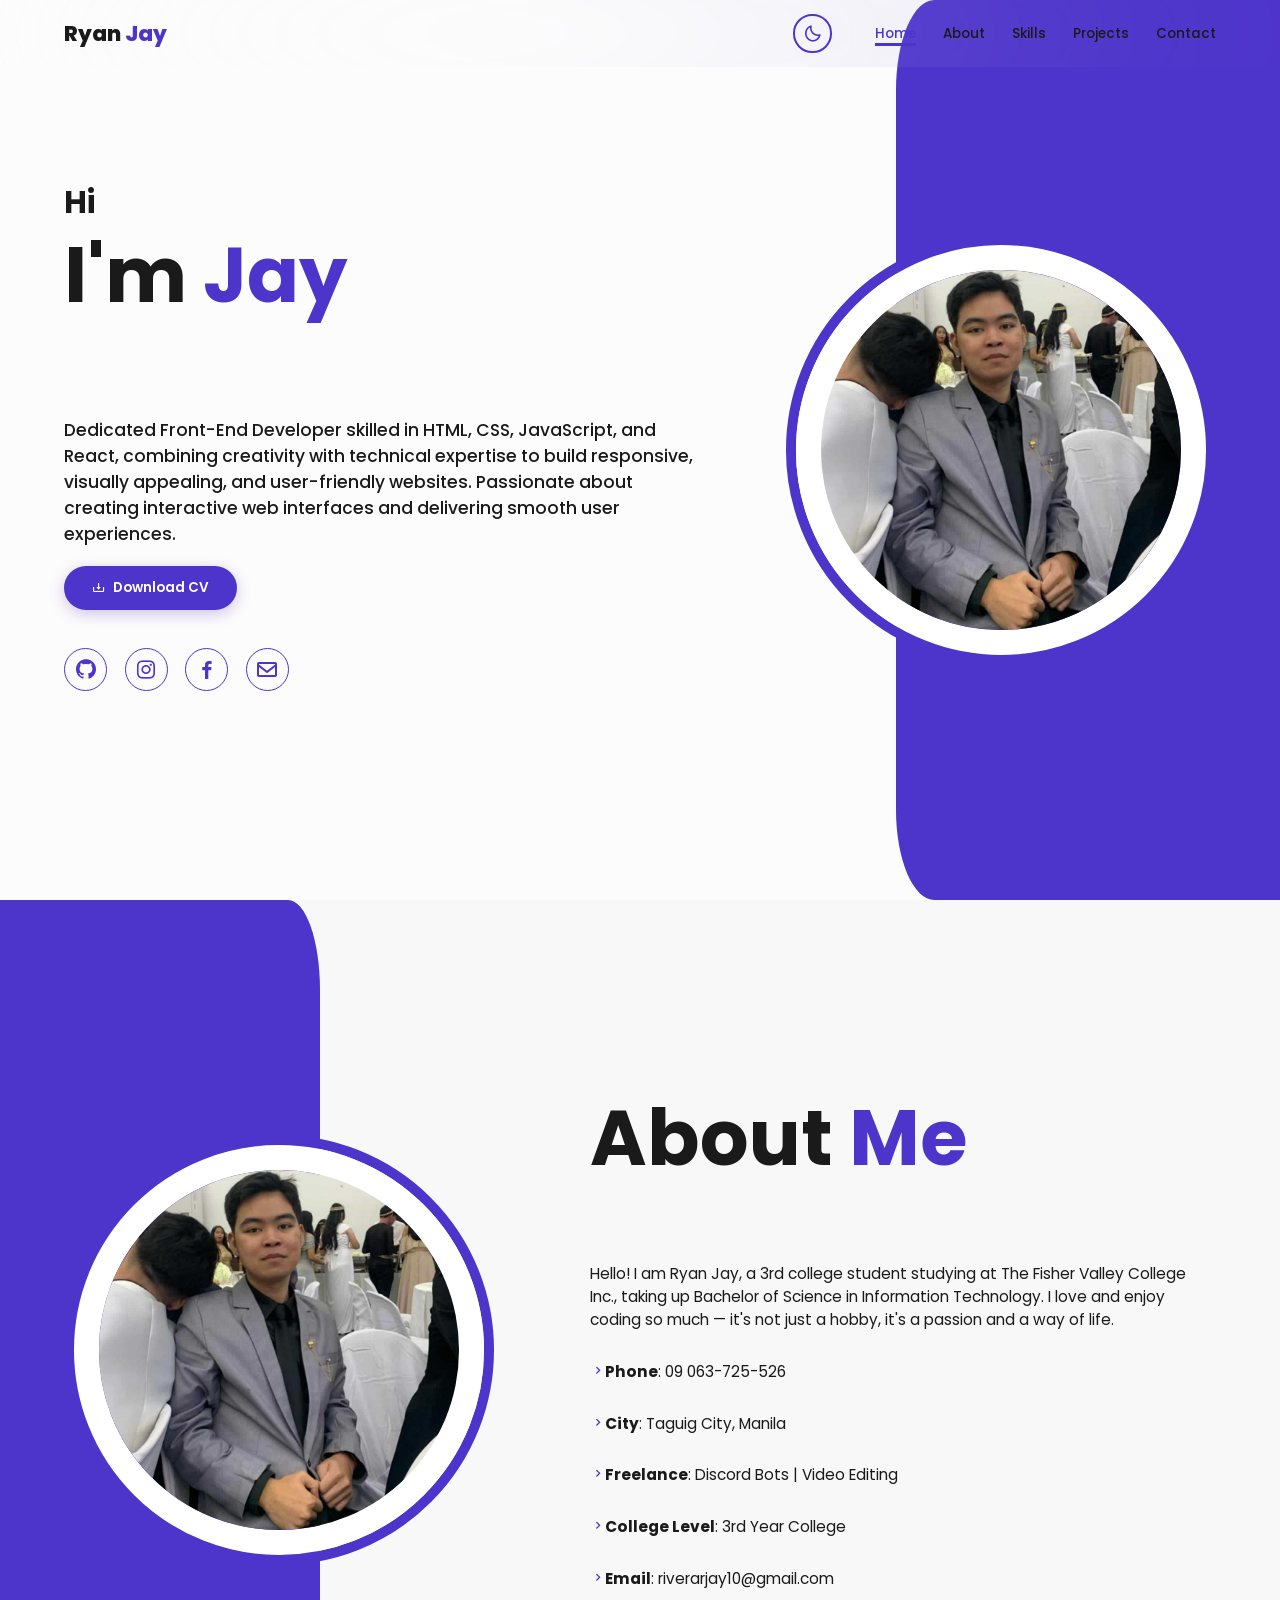
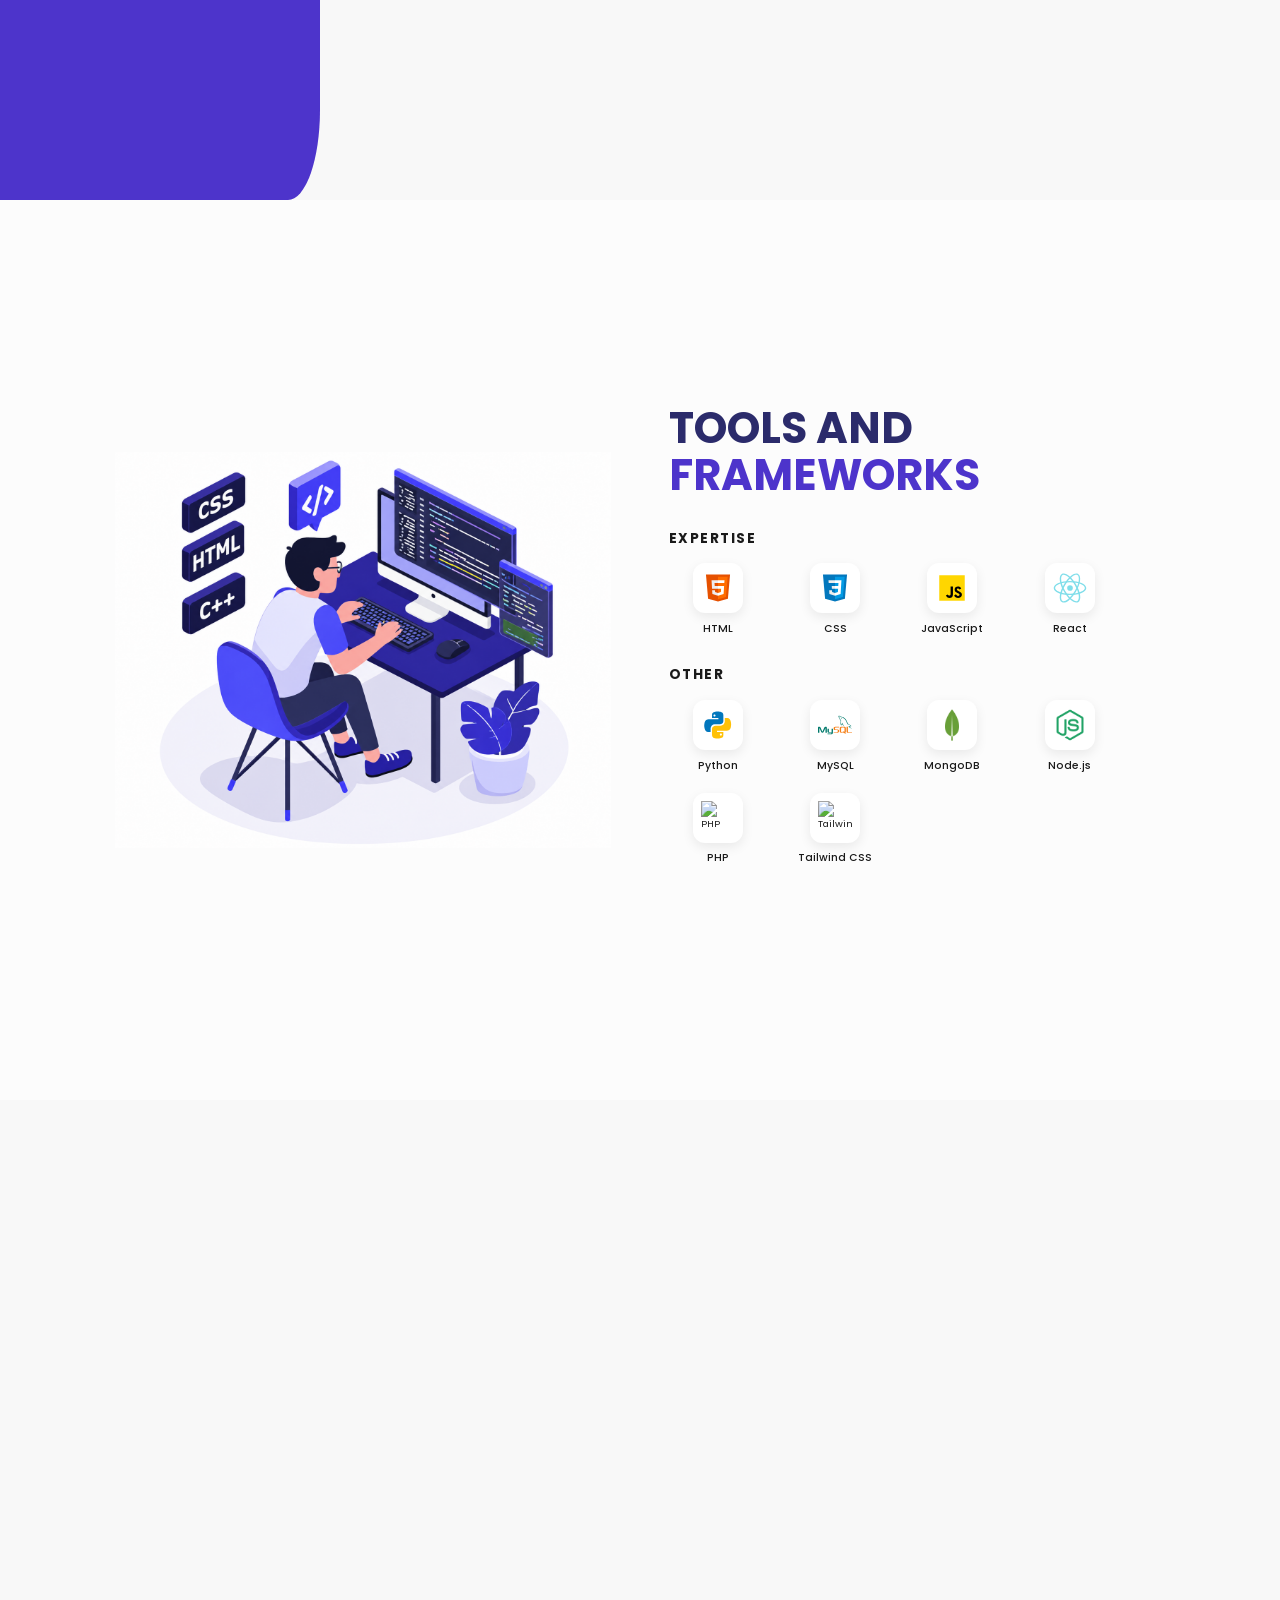
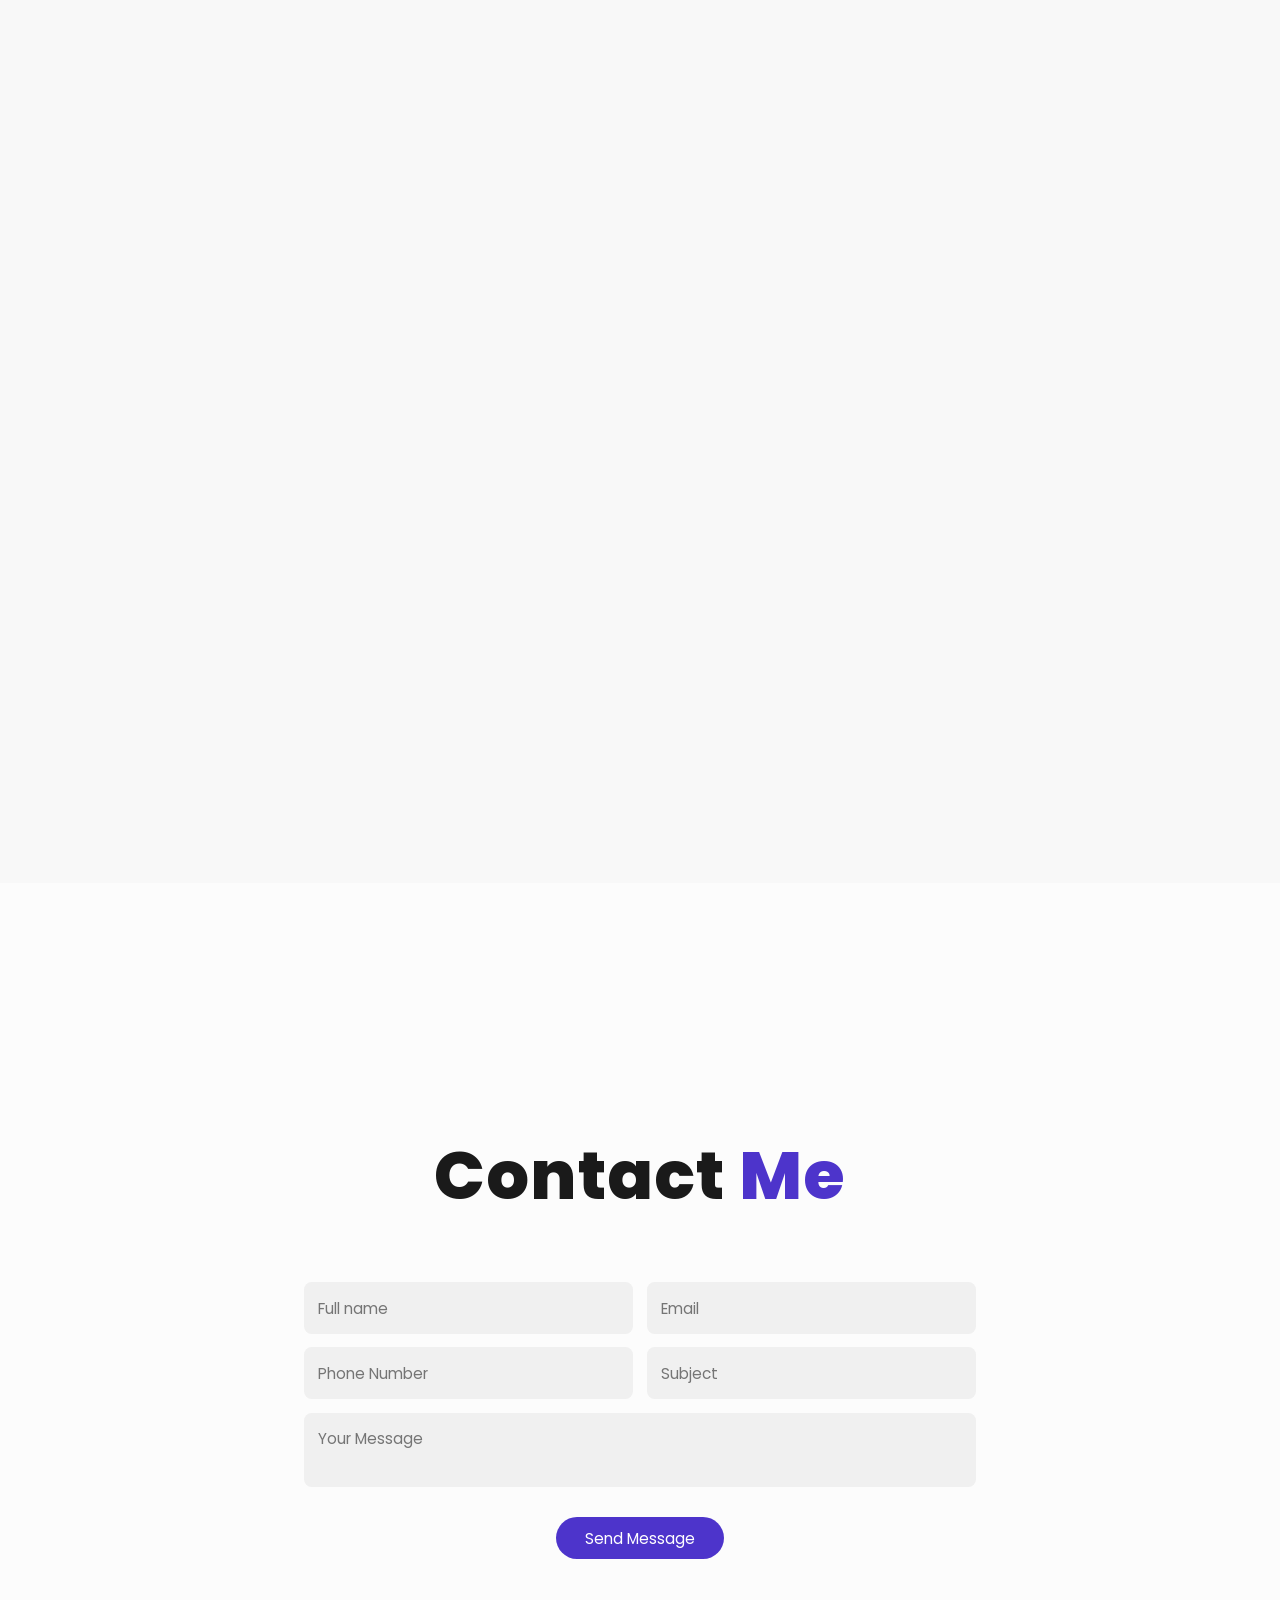
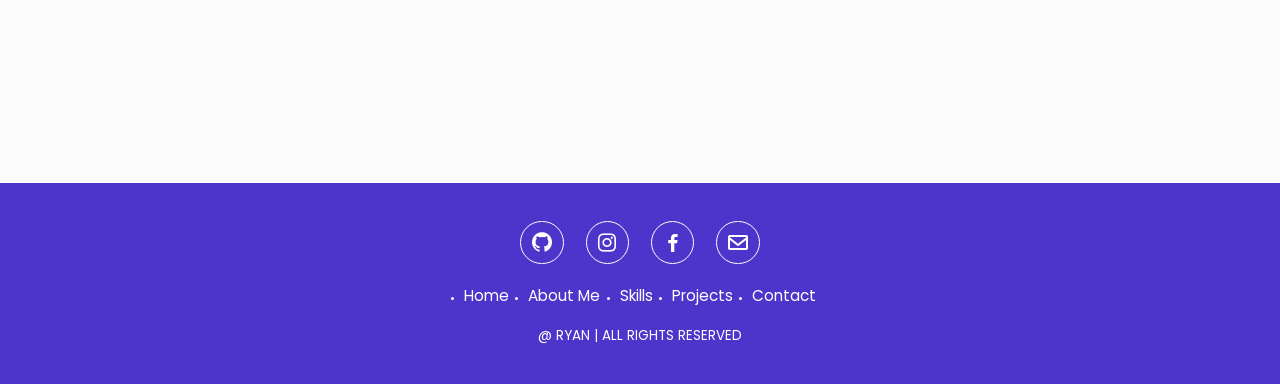
==== commit ade5445f: "Change greeting from 'Hello World' to 'Goodbye World'" ====
--- a/protfolio/index.html
+++ b/protfolio/index.html
@@ -150,14 +150,22 @@
               <div class="skill-icon"><img src="icons8-node-js-48.png" alt="Node.js" /></div>
               <p>Node.js</p>
             </div>
-            <div class="skill-item">
-              <div class="skill-icon"><img src="PHp.png" alt="PHP" /></div>
-              <p>PHP</p>
-            </div>
-            <div class="skill-item">
-              <div class="skill-icon"><img src="tailwind CSS.png" alt="Tailwind CSS" /></div>
-              <p>Tailwind CSS</p>
-            </div>
+      
+            
+<div class="skill-item">
+    <div class="skill-icon">
+        <img src="./php.png" alt="PHP" />
+    </div>
+    <p>PHP</p>
+</div>
+
+<div class="skill-item">
+    <div class="skill-icon">
+        <img src="./tailwind.png" alt="Tailwind CSS" />
+    </div>
+    <p>Tailwind CSS</p>
+</div>
+
           </div>
         </div>
       </div>
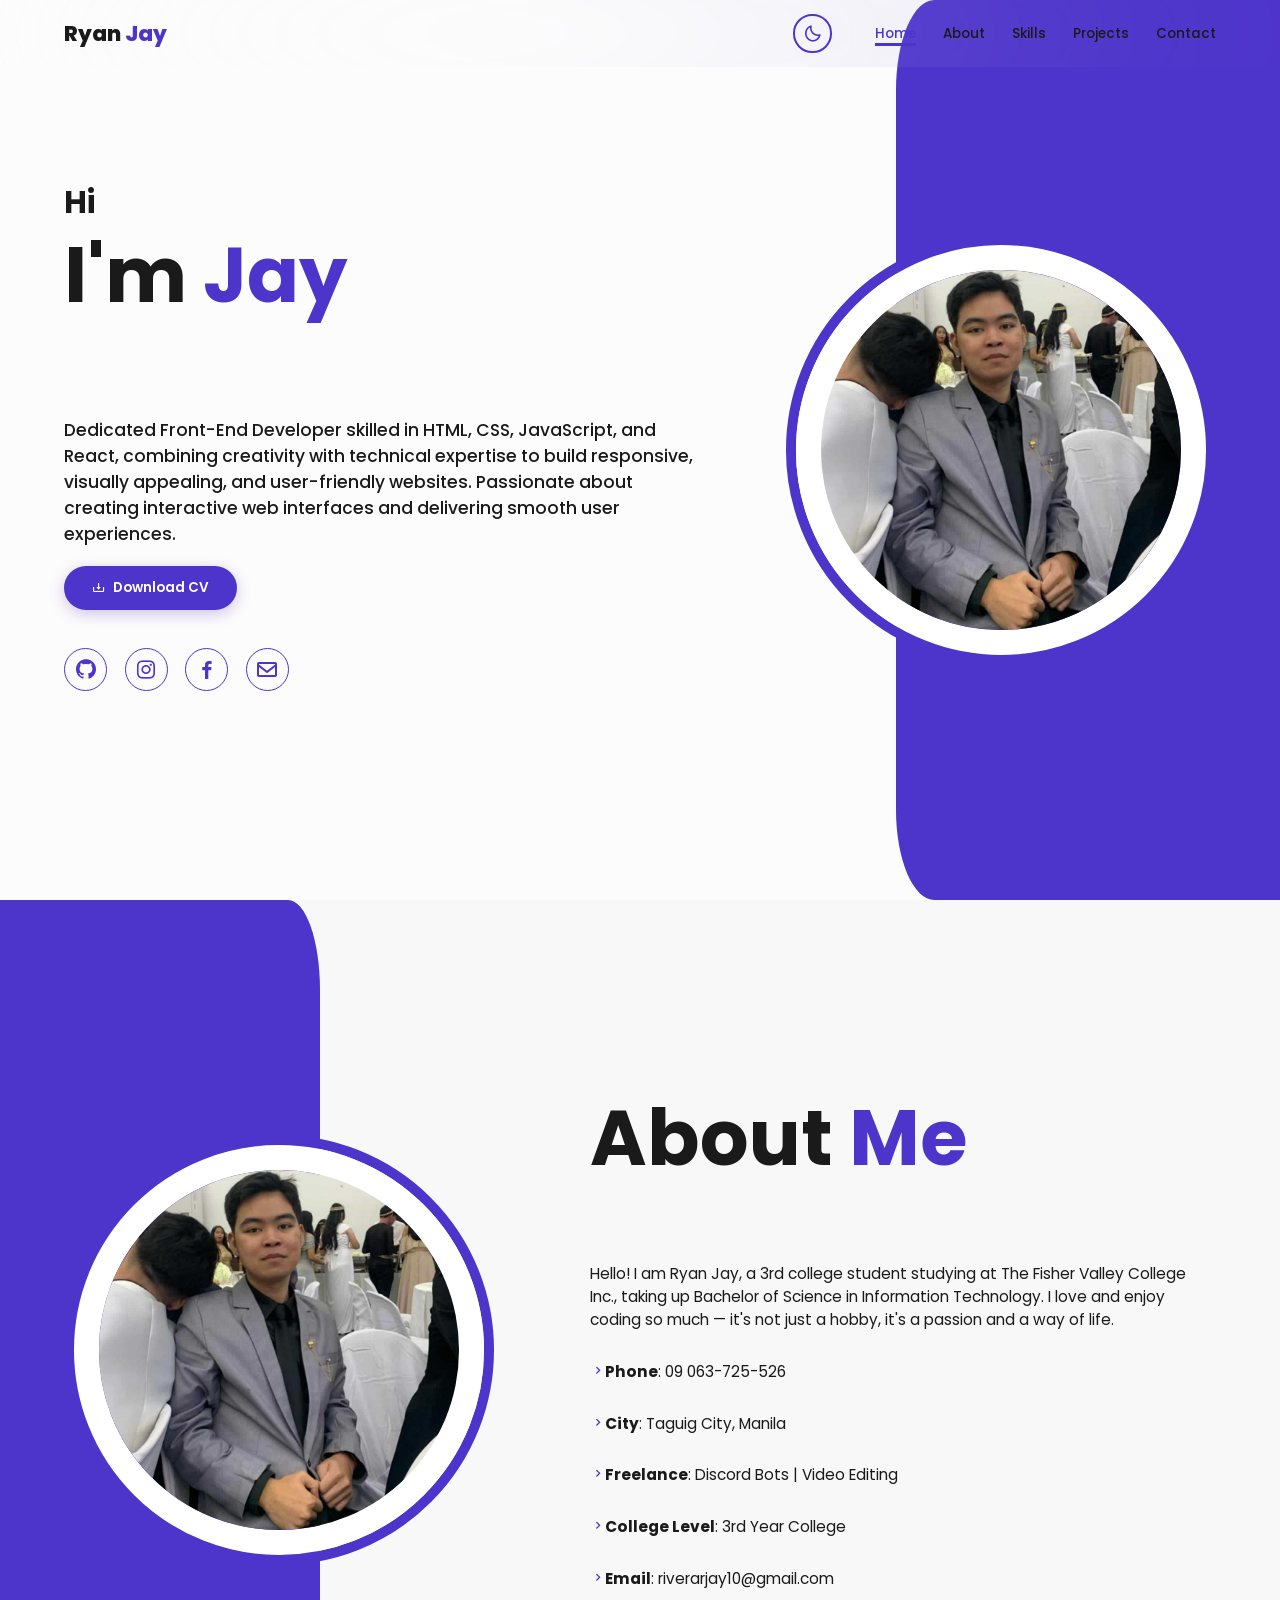
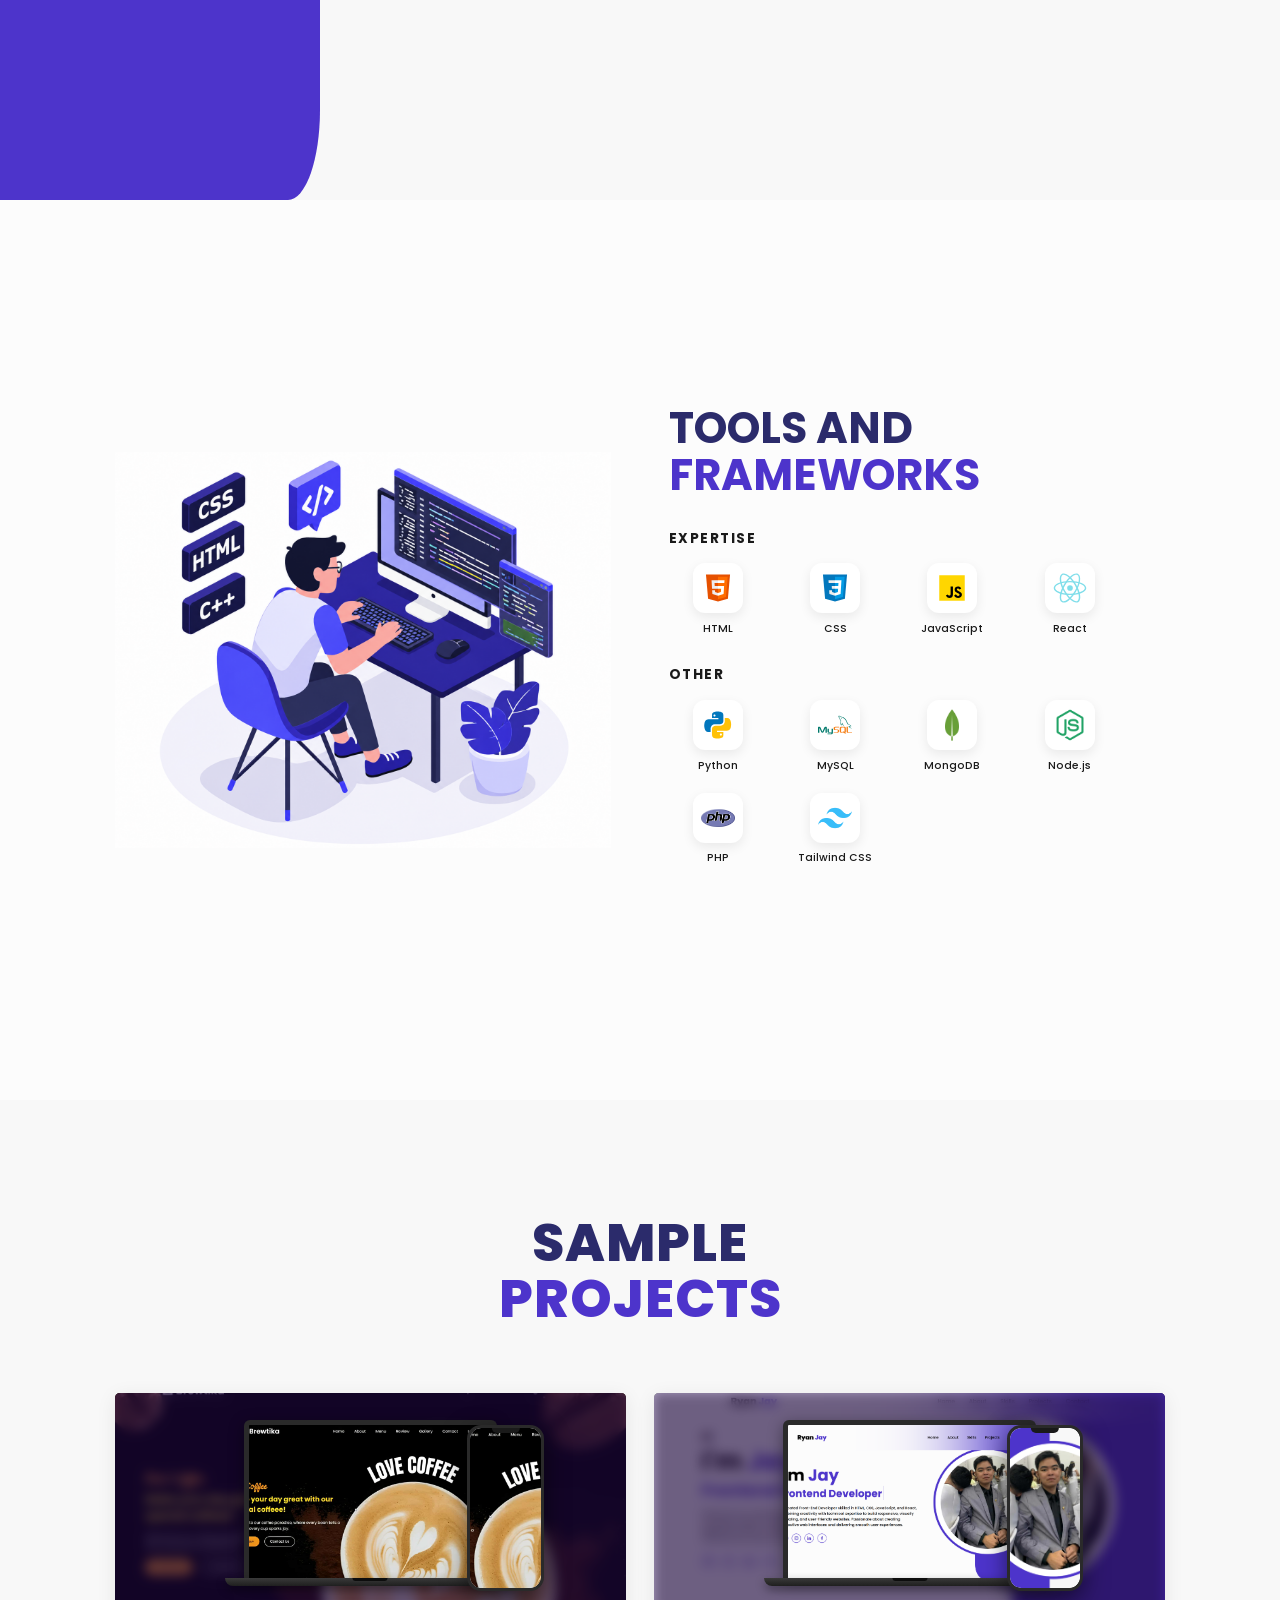
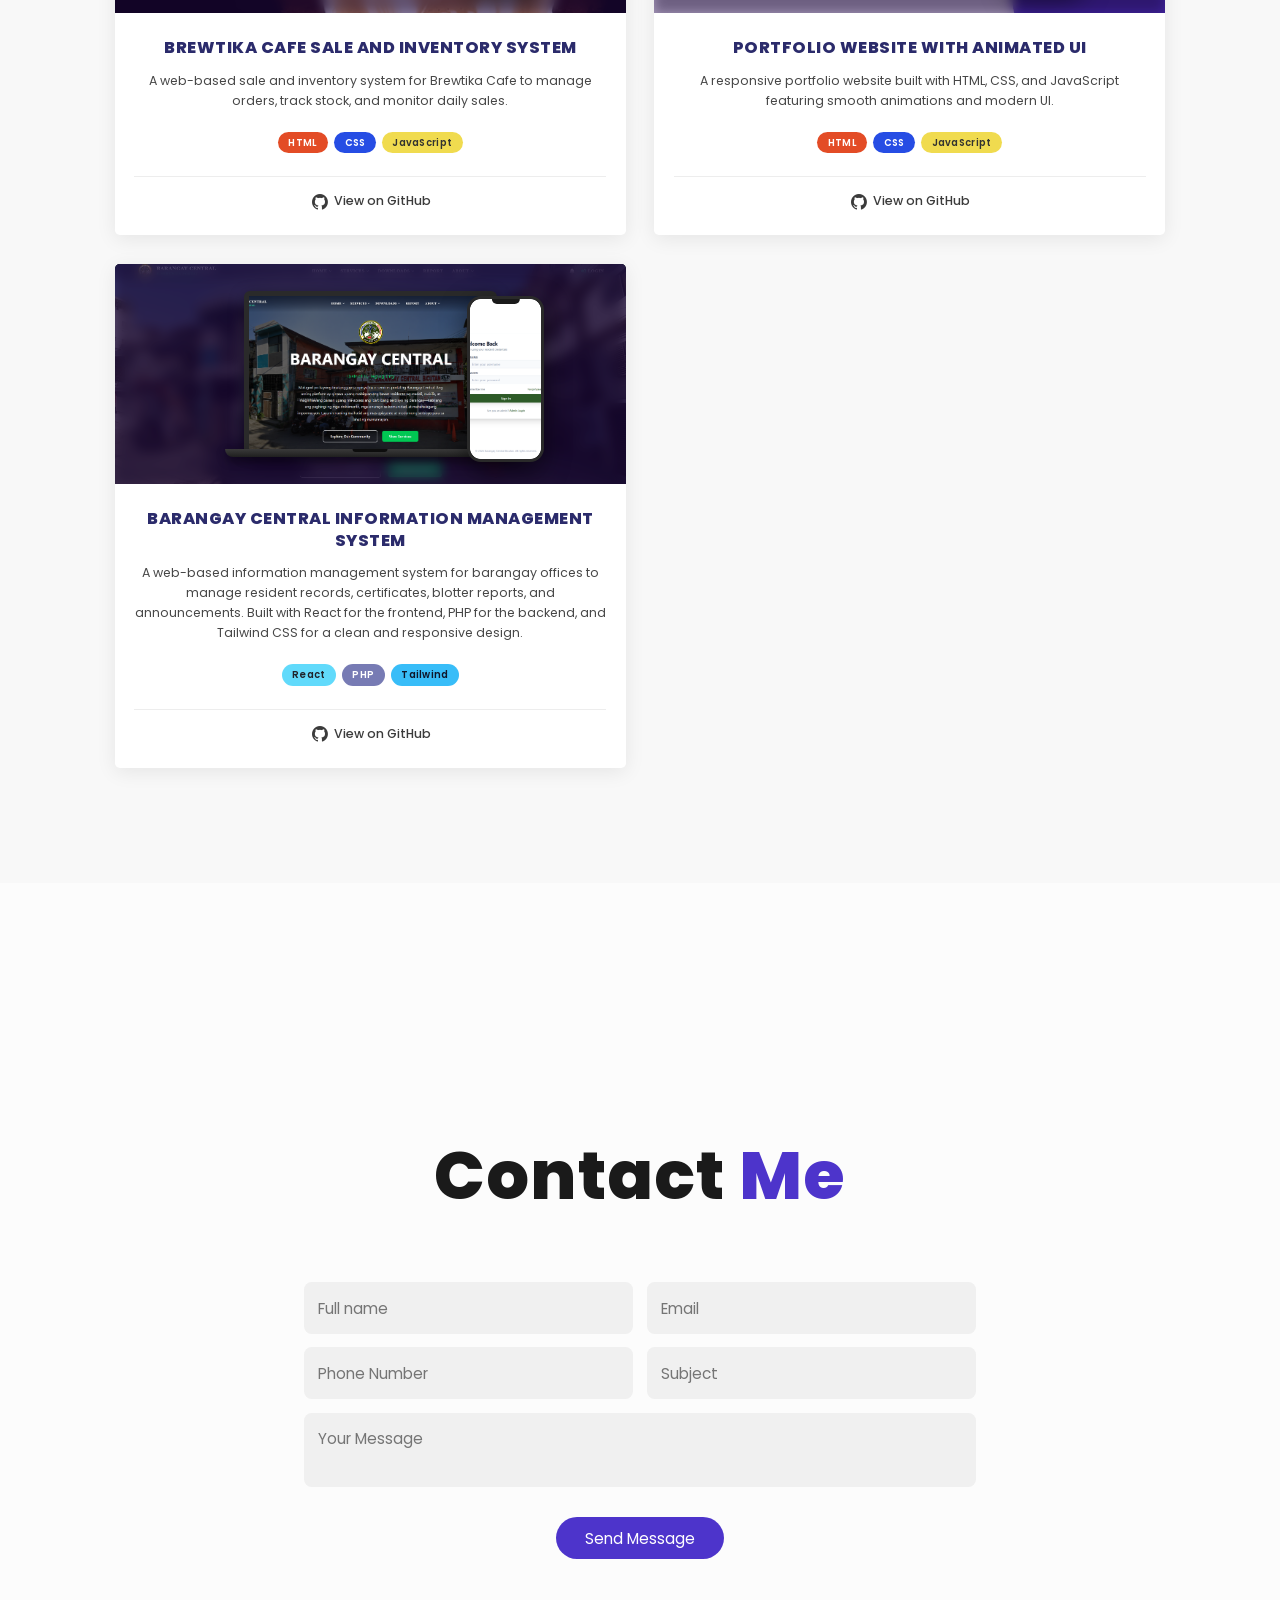
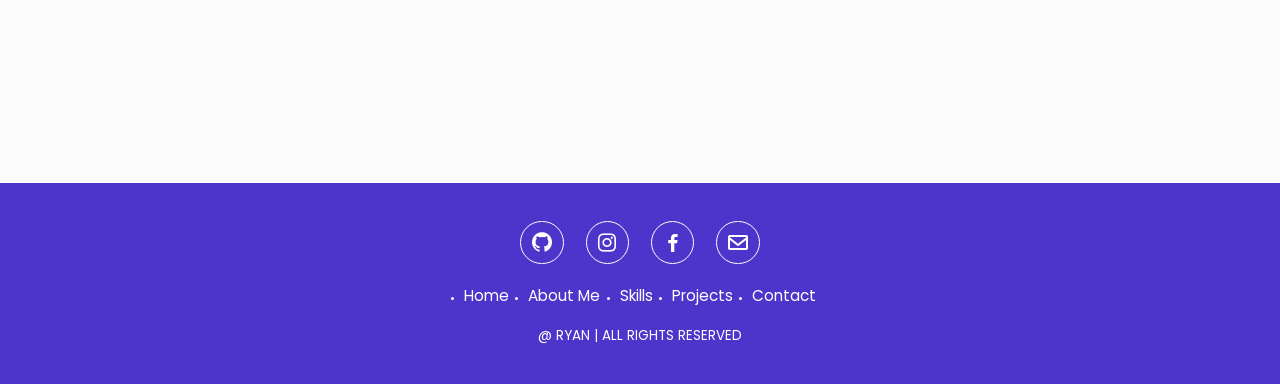
==== commit a58f922e: "Update fmt.Println message from 'Hello' to 'Goodbye'" ====
--- a/protfolio/index.html
+++ b/protfolio/index.html
@@ -152,18 +152,18 @@
             </div>
       
             
+             <div class="skill-item">
+  <div class="skill-icon">
+    <img src="PHP.png" alt="PHP" />
+  </div>
+  <p>PHP</p>
+</div>
+
 <div class="skill-item">
-    <div class="skill-icon">
-        <img src="./php.png" alt="PHP" />
-    </div>
-    <p>PHP</p>
-</div>
-
-<div class="skill-item">
-    <div class="skill-icon">
-        <img src="./tailwind.png" alt="Tailwind CSS" />
-    </div>
-    <p>Tailwind CSS</p>
+  <div class="skill-icon">
+    <img src="Tailwind CSS.png" alt="Tailwind CSS" />
+  </div>
+  <p>Tailwind CSS</p>
 </div>
 
           </div>
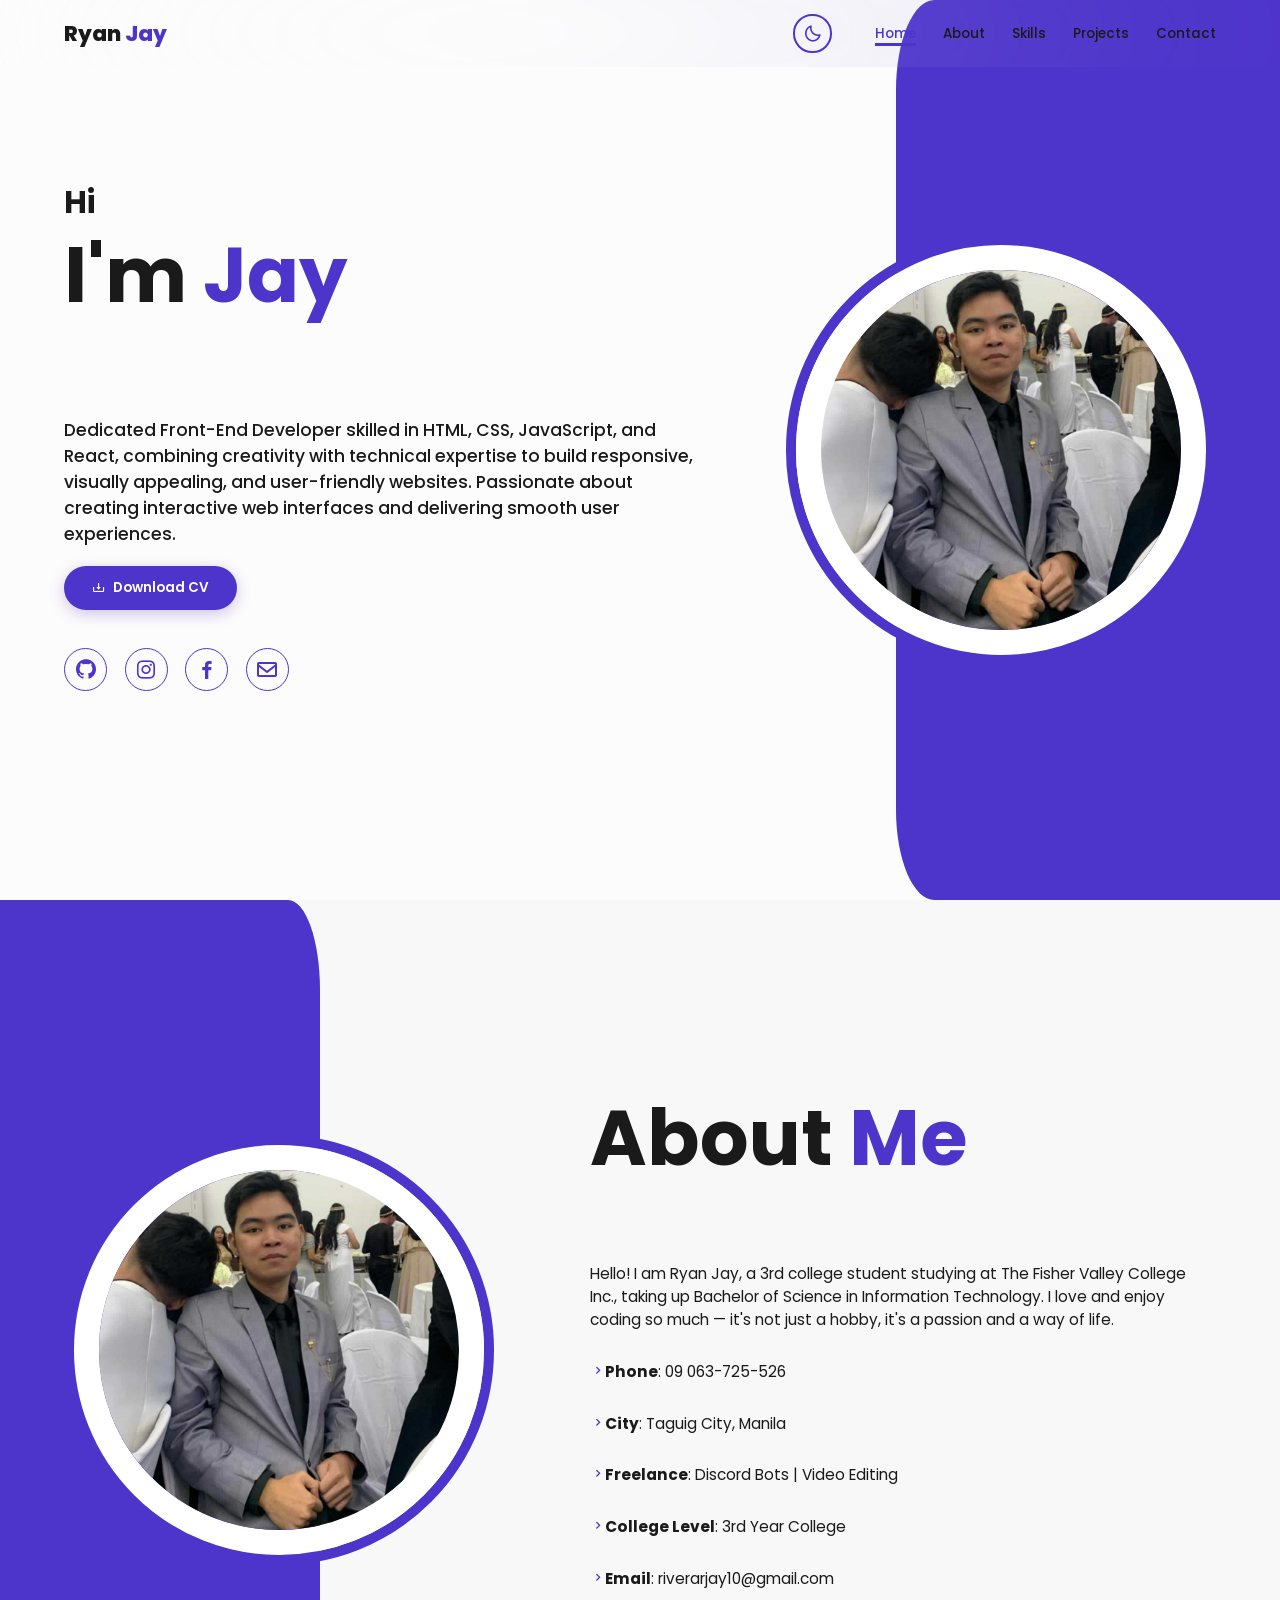
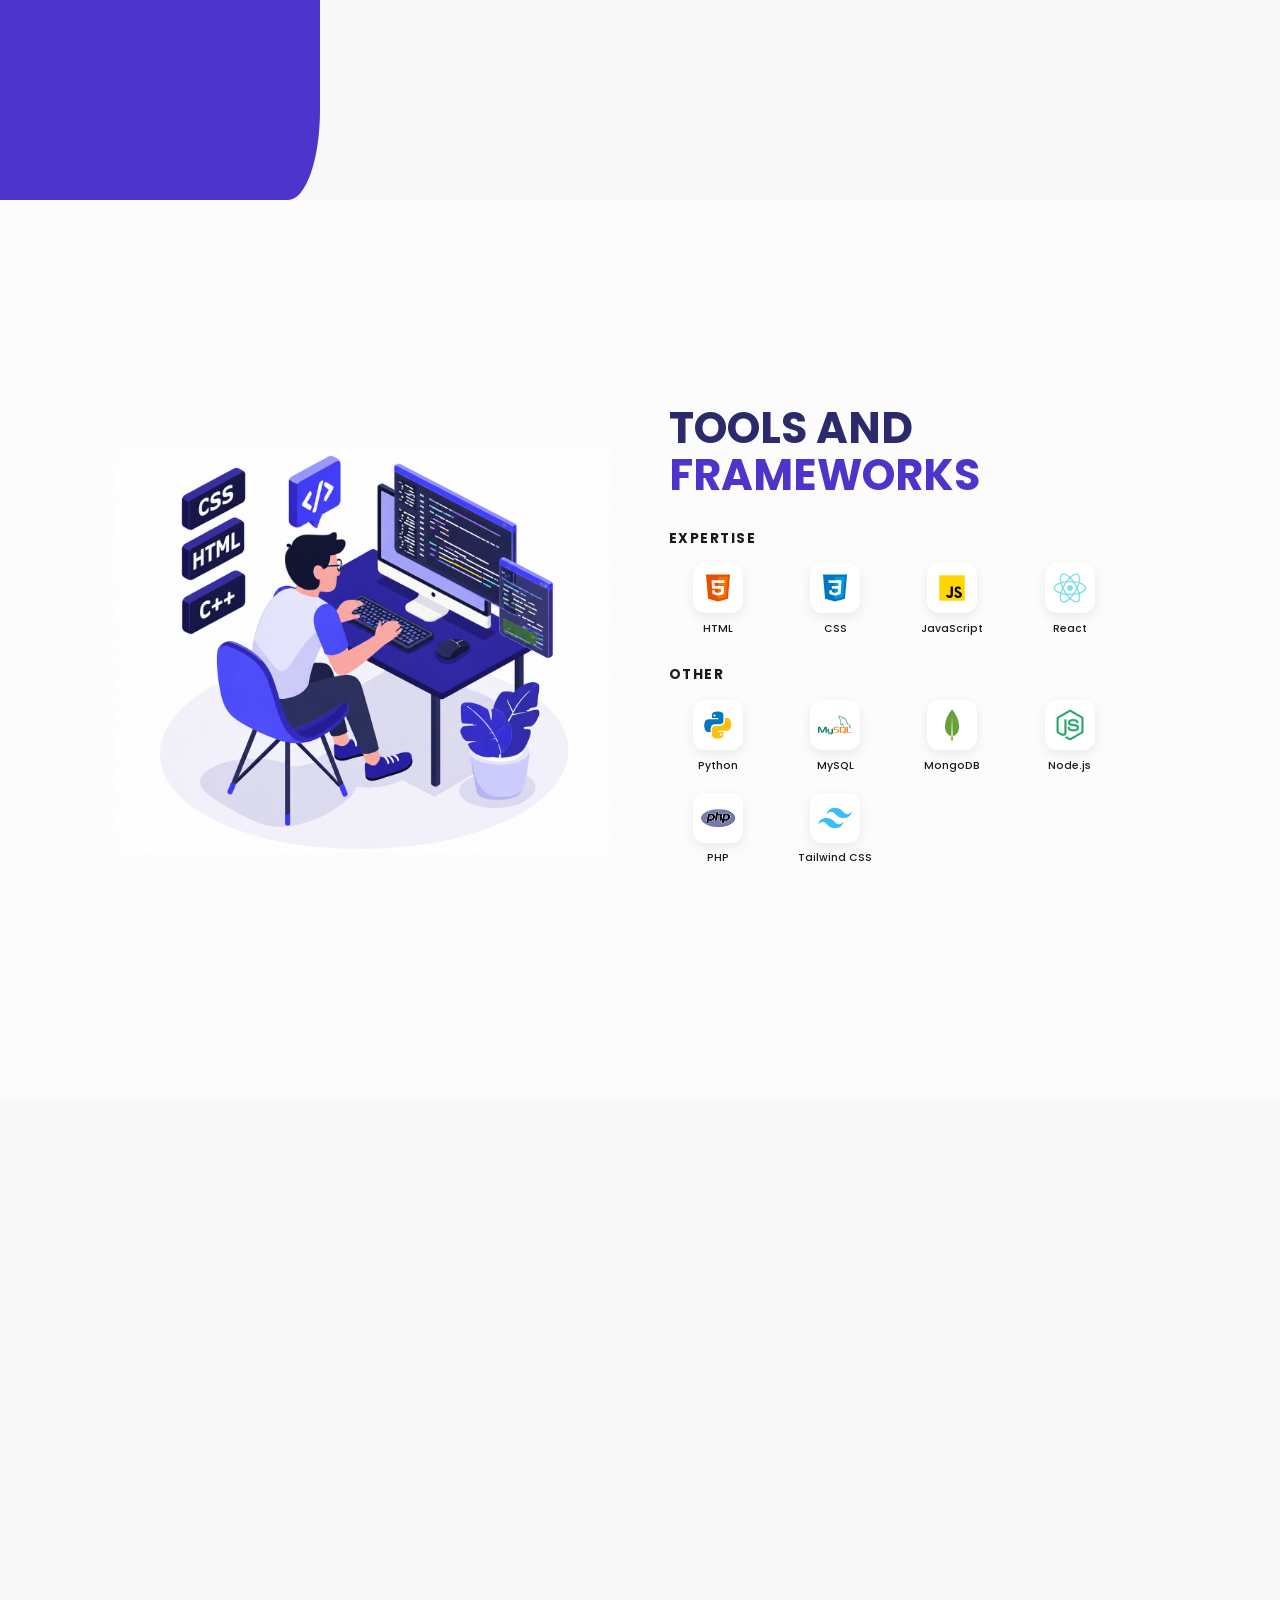
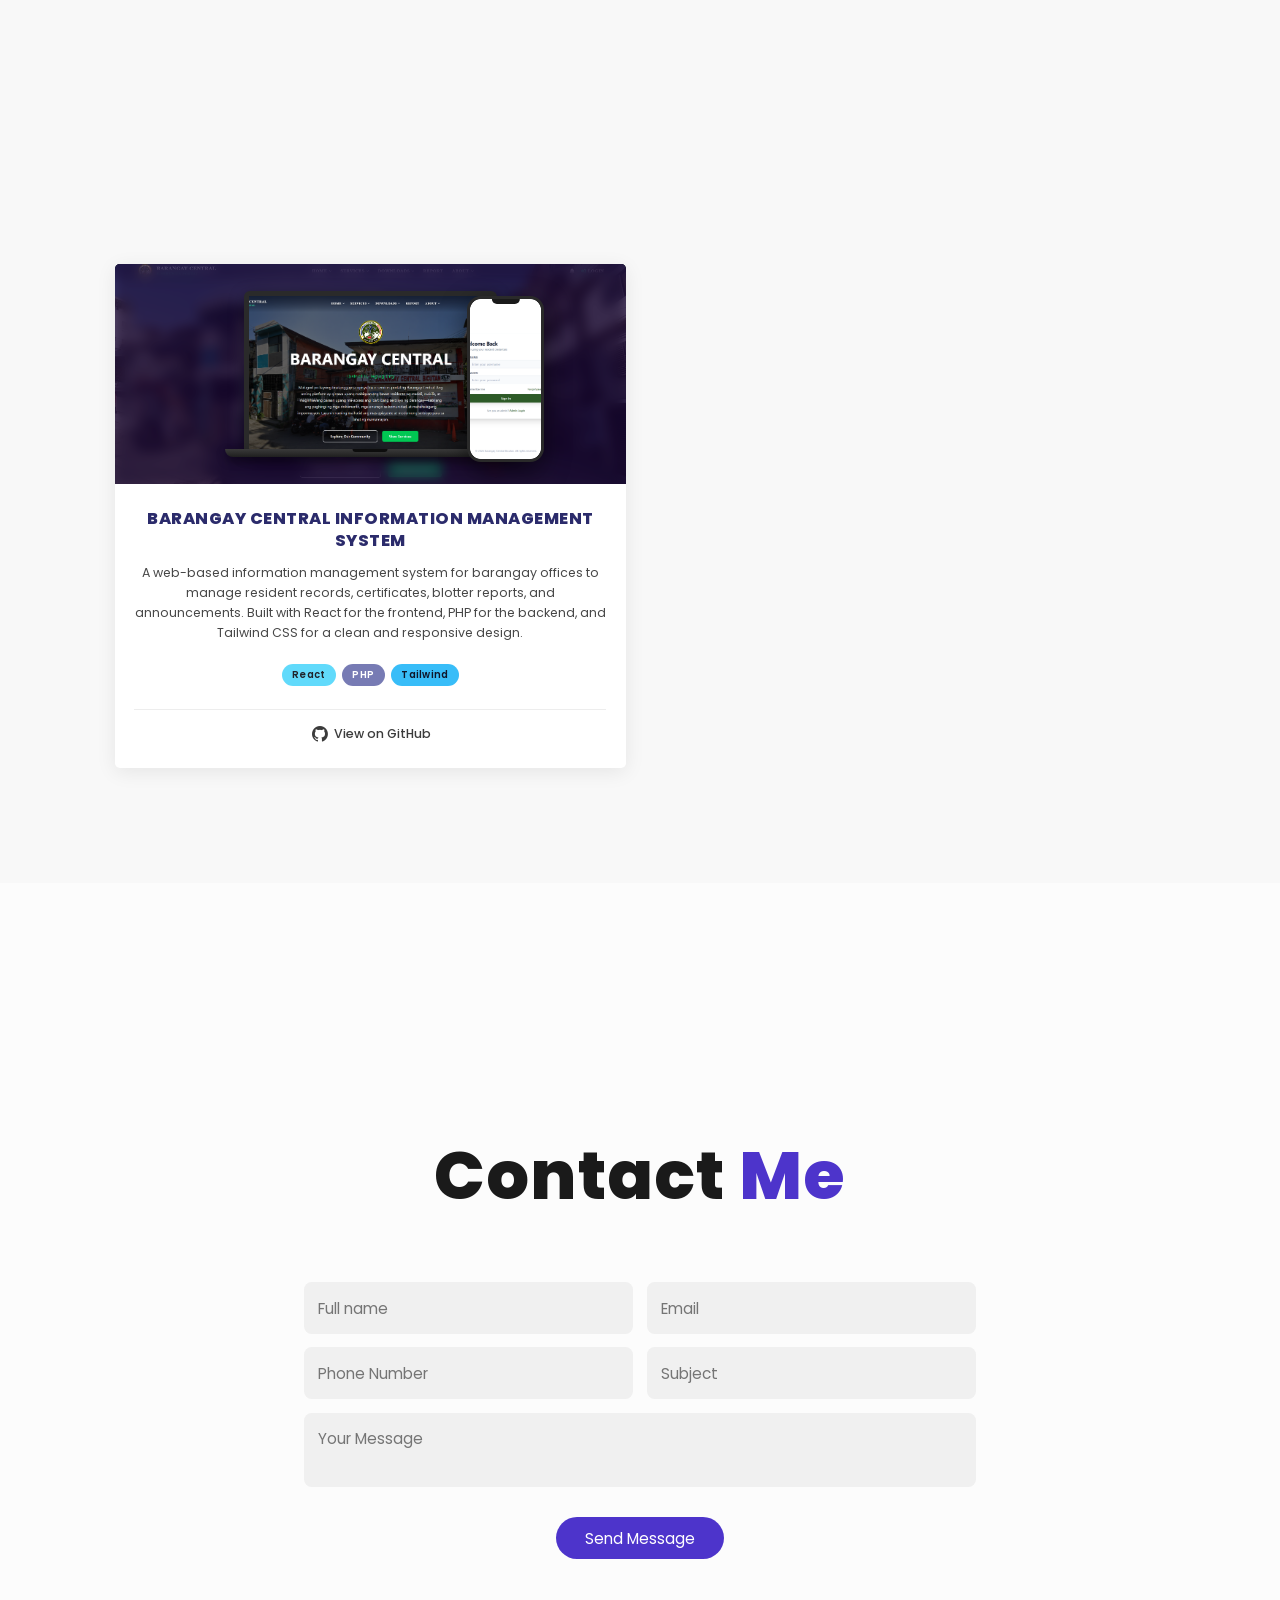
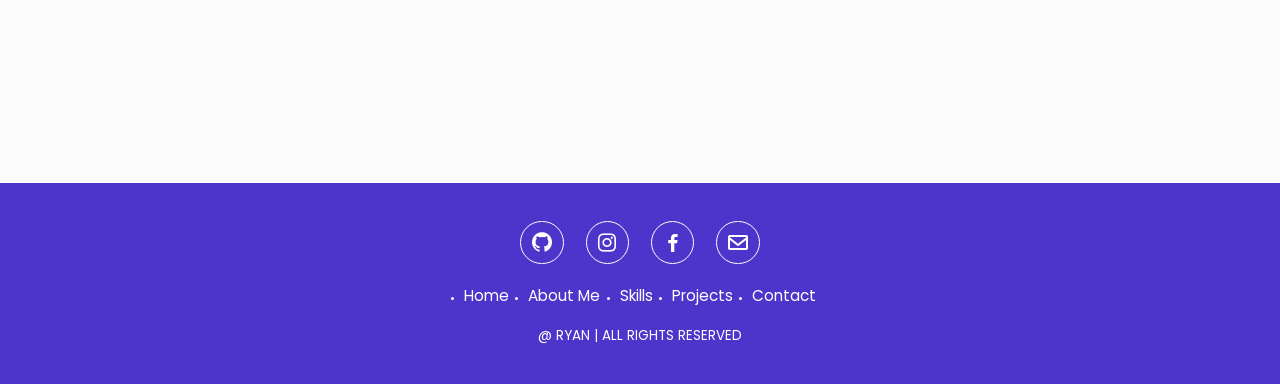
==== commit 7ce385da: "Update print statement from 'Hello' to 'Goodbye'" ====
--- a/protfolio/index.html
+++ b/protfolio/index.html
@@ -103,7 +103,7 @@
     <!-- SKILLS SECTION -->
     <section class="skills" id="skills">
       <div class="skills-image-container reveal">
-        <img src="Purple.png" alt="Tools and Frameworks Illustration" class="skills-illustration" />
+        <img src="Purple.svg" alt="Tools and Frameworks Illustration" class="skills-illustration" />
       </div>
 
       <div class="skills-content">
--- a/protfolio/portfolio.css
+++ b/protfolio/portfolio.css
@@ -312,7 +312,7 @@
 }
 
 .text-animation span::before {
-  content: "Frontend Developer";
+  content: "Front-end Developer";
   color: var(--main-color);
   animation: words 20s infinite;
 }
@@ -334,11 +334,11 @@
 }
 
 @keyframes words {
-  0%, 20% { content: "Frontend Developer"; }
+  0%, 20% { content: "Front-end Developer"; }
   21%, 40% { content: "UI/UX Designer"; }
-  41%, 60% { content: "Frontend Developer"; }
+  41%, 60% { content: "Front-end Developer"; }
   61%, 80% { content: "UI/UX Designer"; }
-  81%, 90% { content: "Frontend Developer"; }
+  81%, 90% { content: "Front-end Developer"; }
 }
 
 @keyframes typing {
@@ -1332,4 +1332,4 @@
   .projects {
     padding: 8rem 5% 8rem;
   }
-}+}
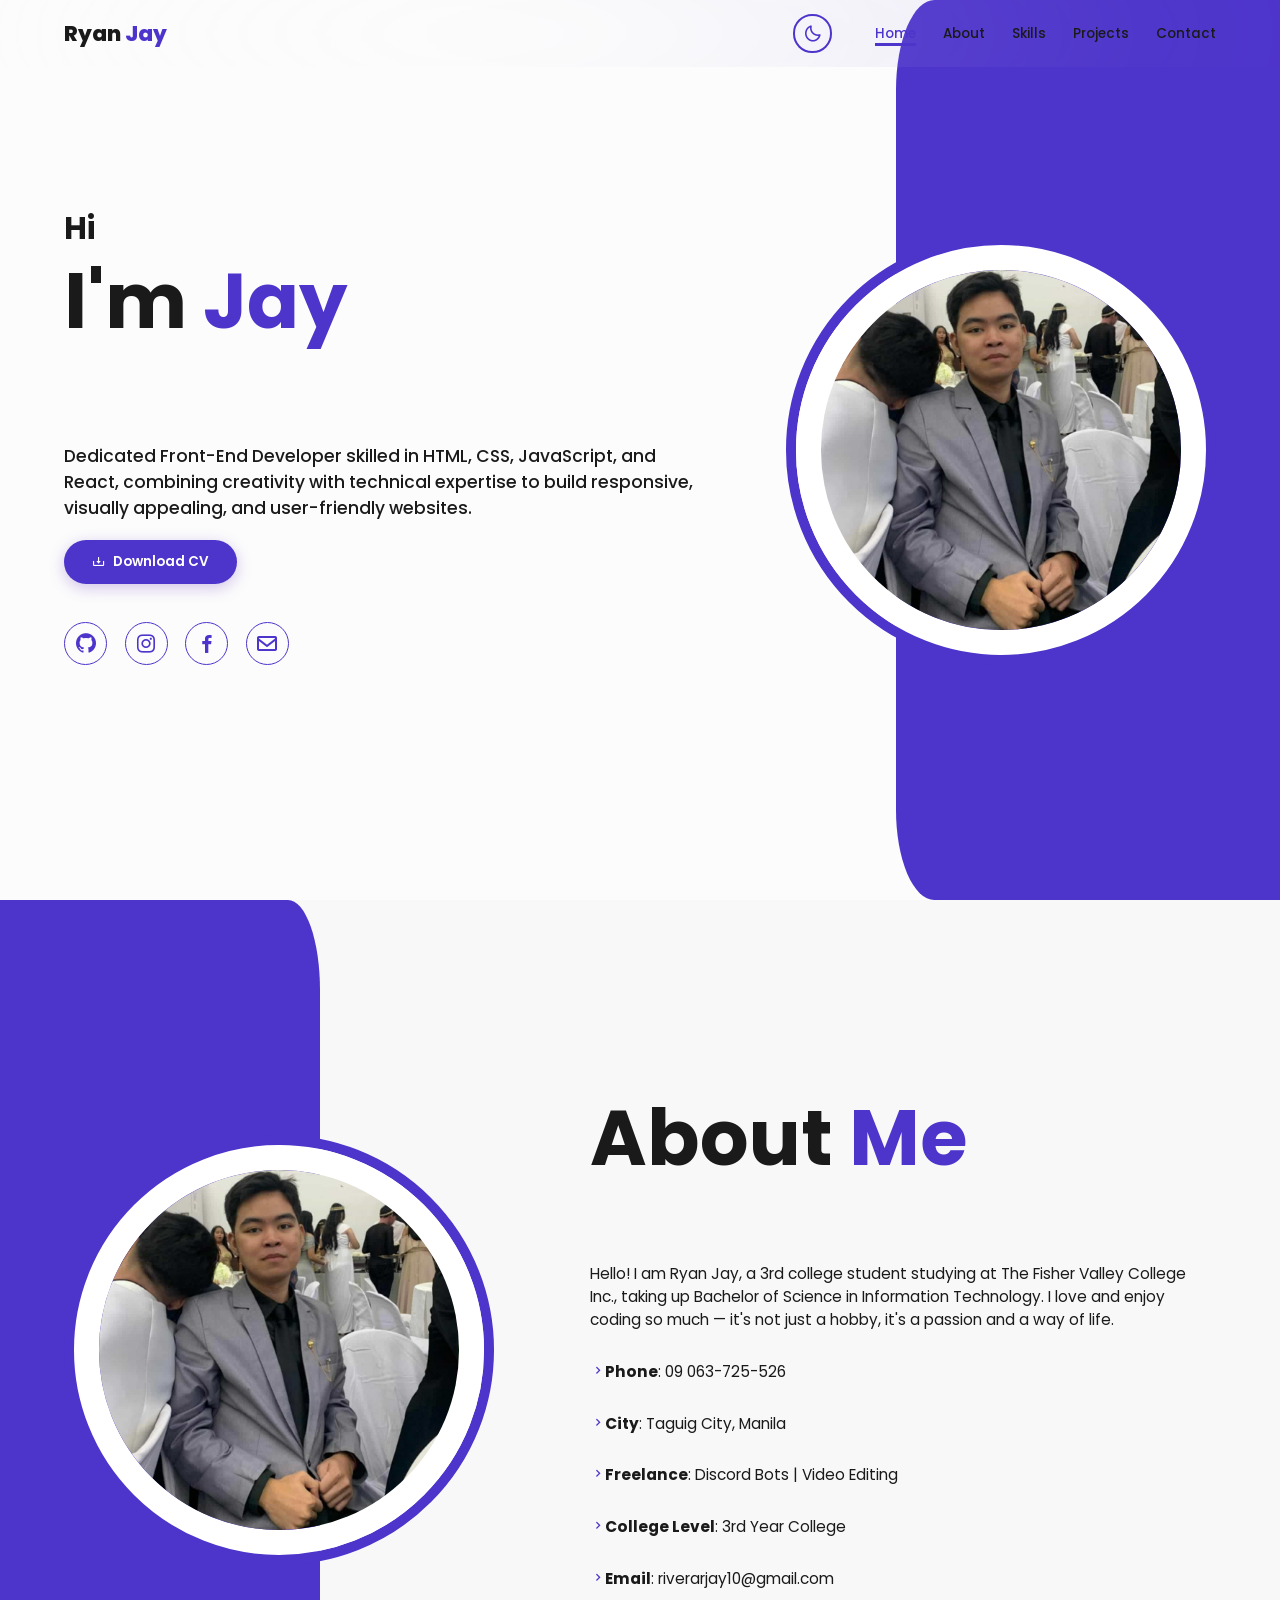
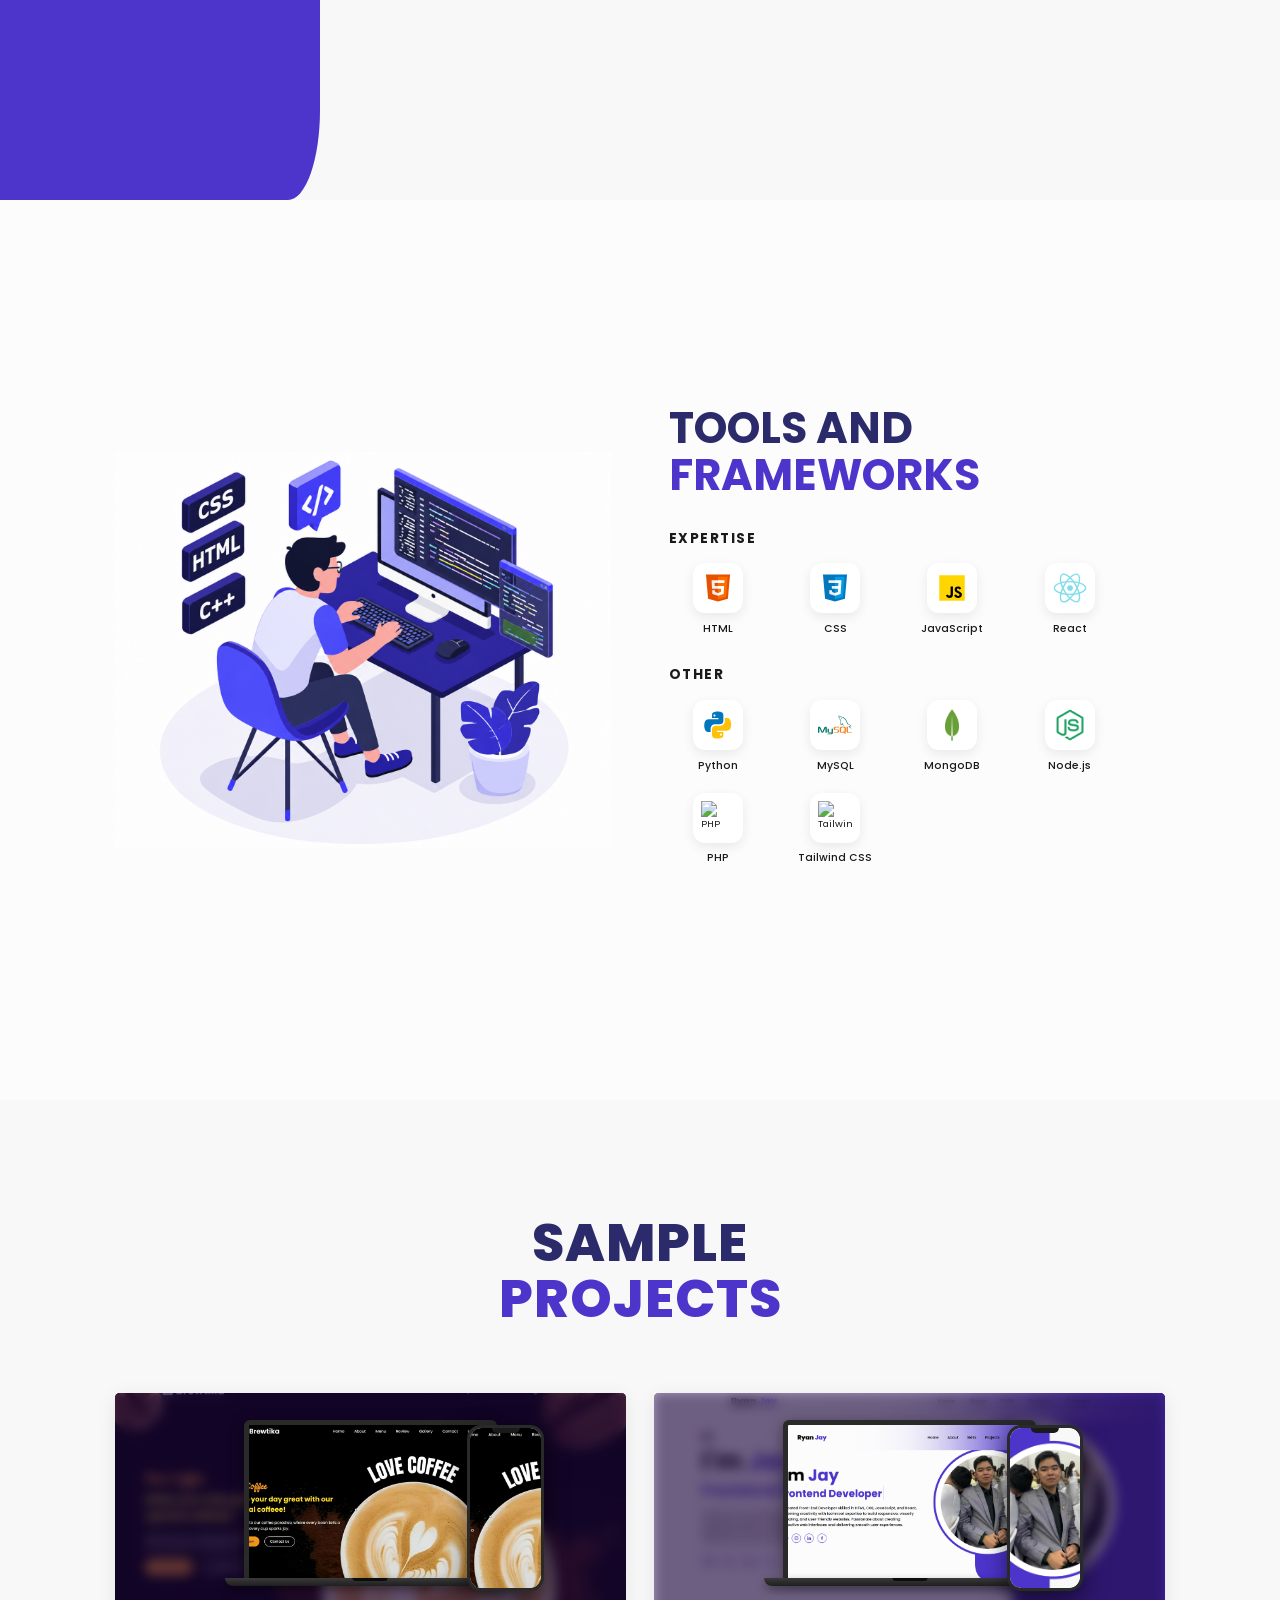
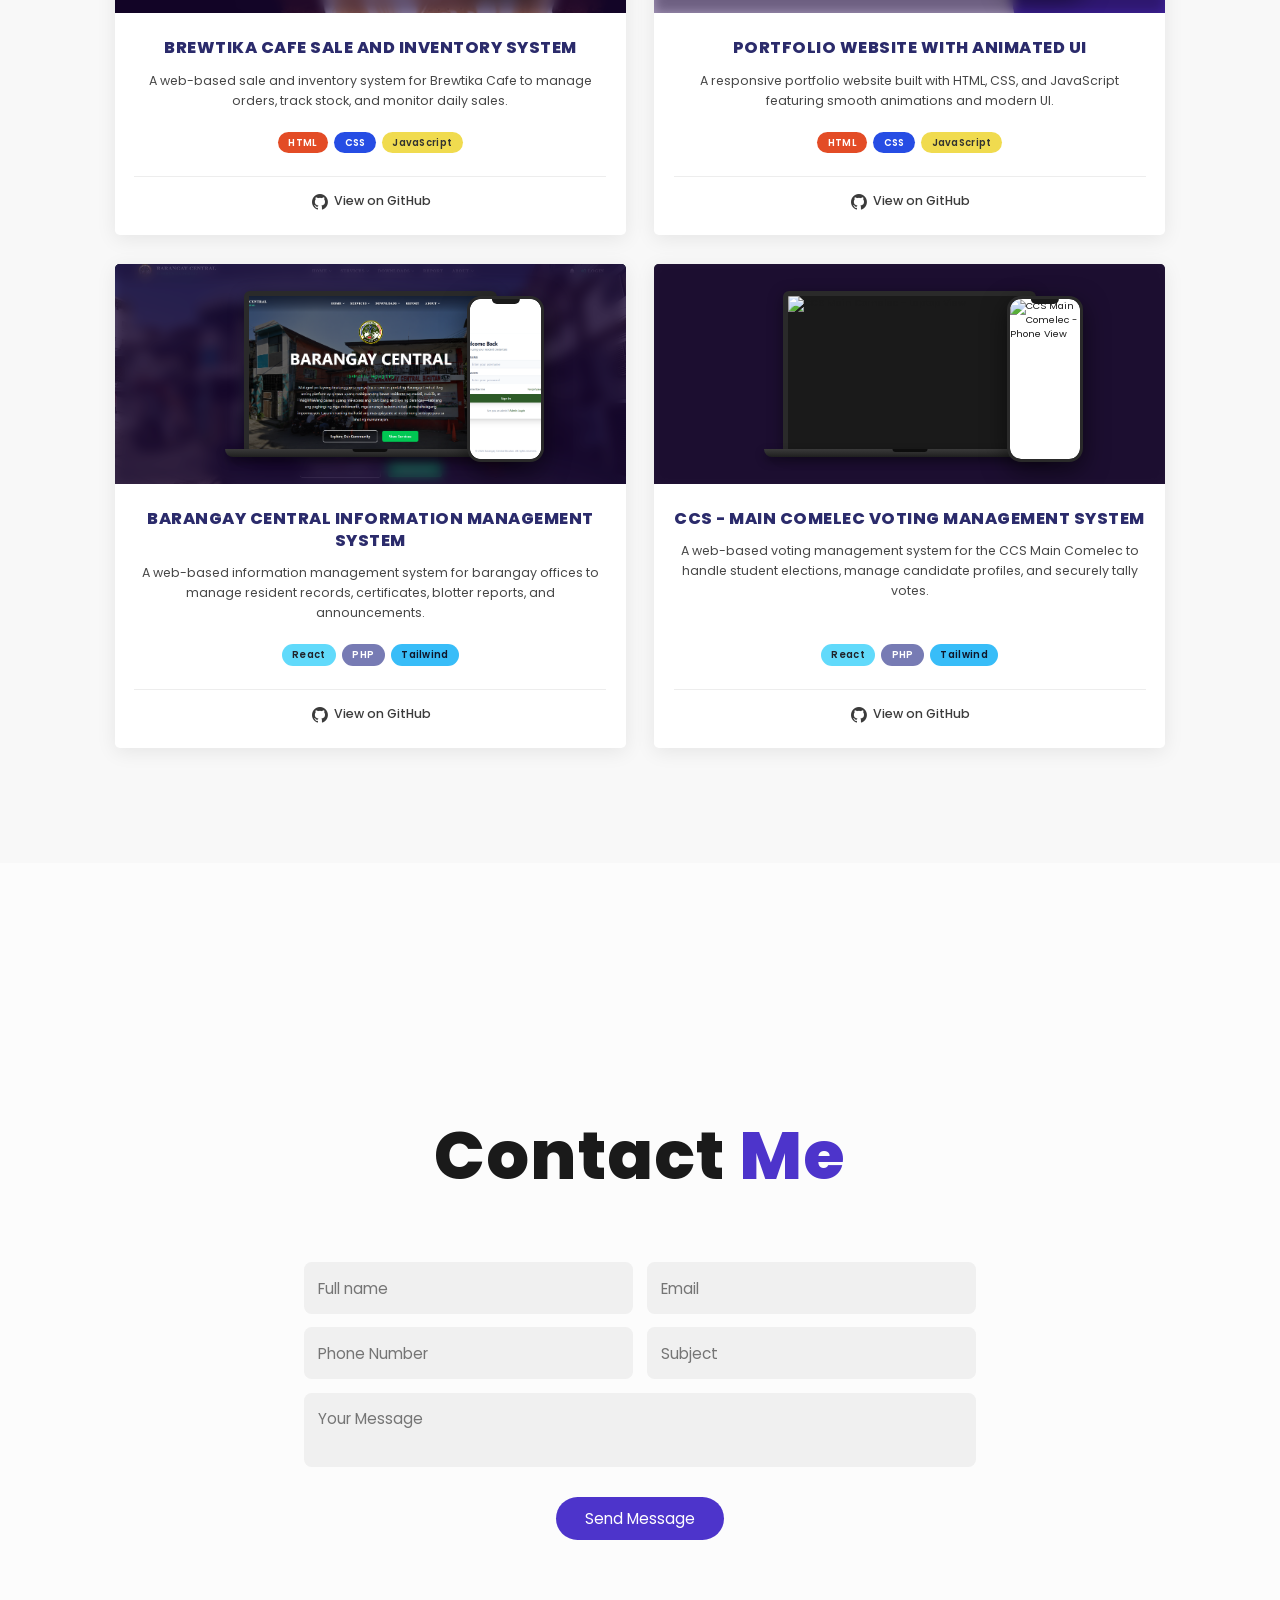
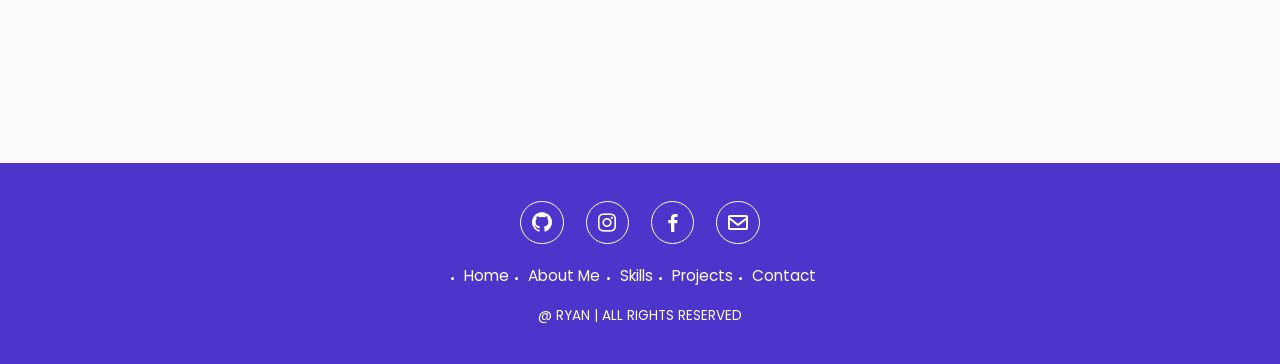
==== commit ea950ac1: "Update index.html" ====
--- a/protfolio/index.html
+++ b/protfolio/index.html
@@ -20,7 +20,6 @@
     <header class="header">
       <a href="#home" class="logo">Ryan <span>Jay</span></a>
 
-      <!-- THEME TOGGLE BUTTON -->
       <button class="theme-btn" id="theme-btn" title="Toggle Light/Dark Mode">
         <i class="bx bx-moon" id="theme-icon"></i>
       </button>
@@ -46,11 +45,8 @@
           Dedicated Front-End Developer skilled in HTML, CSS, JavaScript, and
           React, combining creativity with technical expertise to build
           responsive, visually appealing, and user-friendly websites.
-          Passionate about creating interactive web interfaces and delivering
-          smooth user experiences.
         </p>
 
-        <!-- DOWNLOAD CV BUTTON -->
         <a href="Ryan_Jay_CV.pdf" download="Ryan_Jay_CV.pdf" class="btn-cv">
           <i class="bx bx-download"></i> Download CV
         </a>
@@ -103,7 +99,8 @@
     <!-- SKILLS SECTION -->
     <section class="skills" id="skills">
       <div class="skills-image-container reveal">
-        <img src="Purple.svg" alt="Tools and Frameworks Illustration" class="skills-illustration" />
+        <!-- PURPLE.PNG NA ANG GAMIT DITO -->
+        <img src="Purple.png" alt="Tools and Frameworks Illustration" class="skills-illustration" />
       </div>
 
       <div class="skills-content">
@@ -150,22 +147,14 @@
               <div class="skill-icon"><img src="icons8-node-js-48.png" alt="Node.js" /></div>
               <p>Node.js</p>
             </div>
-      
-            
-             <div class="skill-item">
-  <div class="skill-icon">
-    <img src="PHP.png" alt="PHP" />
-  </div>
-  <p>PHP</p>
-</div>
-
-<div class="skill-item">
-  <div class="skill-icon">
-    <img src="Tailwind CSS.png" alt="Tailwind CSS" />
-  </div>
-  <p>Tailwind CSS</p>
-</div>
-
+            <div class="skill-item">
+              <div class="skill-icon"><img src="PHp.png" alt="PHP" /></div>
+              <p>PHP</p>
+            </div>
+            <div class="skill-item">
+              <div class="skill-icon"><img src="tailwind CSS.png" alt="Tailwind CSS" /></div>
+              <p>Tailwind CSS</p>
+            </div>
           </div>
         </div>
       </div>
@@ -176,18 +165,19 @@
       <h2 class="projects-heading reveal">SAMPLE <br /><span>PROJECTS</span></h2>
 
       <div class="projects-box">
+        
         <!-- PROJECT 1 -->
         <div class="projects-card reveal">
           <div class="project-mockup" style="background-image: url('p1.jpg');">
             <div class="laptop-mockup">
               <div class="laptop-screen">
-                <img src="p1.jpg" alt="Brewtika Cafe - Laptop View" />
+                <img src="p1.jpg" alt="Project 1 - Laptop View" />
               </div>
               <div class="laptop-base"></div>
             </div>
             <div class="phone-mockup">
               <div class="phone-screen">
-                <img src="p1.jpg" alt="Brewtika Cafe - Phone View" />
+                <img src="p1.jpg" alt="Project 1 - Phone View" />
               </div>
             </div>
           </div>
@@ -239,19 +229,19 @@
           <div class="project-mockup" style="background-image: url('Screenshot.png');">
             <div class="laptop-mockup">
               <div class="laptop-screen">
-                <img src="Screenshot.png" alt="Barangay Information Management System - Laptop View" />
+                <img src="Screenshot.png" alt="Project 3 - Laptop View" />
               </div>
               <div class="laptop-base"></div>
             </div>
             <div class="phone-mockup">
               <div class="phone-screen">
-                <img src="Screenshot2.png" alt="Barangay Information Management System - Phone View" />
+                <img src="Screenshot2.png" alt="Project 3 - Phone View" />
               </div>
             </div>
           </div>
           <div class="project-info">
             <h3>BARANGAY CENTRAL INFORMATION MANAGEMENT SYSTEM</h3>
-            <p>A web-based information management system for barangay offices to manage resident records, certificates, blotter reports, and announcements. Built with React for the frontend, PHP for the backend, and Tailwind CSS for a clean and responsive design.</p>
+            <p>A web-based information management system for barangay offices to manage resident records, certificates, blotter reports, and announcements.</p>
             <div class="project-tags">
               <span class="tag react">React</span>
               <span class="tag php">PHP</span>
@@ -262,6 +252,36 @@
             </a>
           </div>
         </div>
+
+        <!-- PROJECT 4 -->
+        <div class="projects-card reveal">
+          <div class="project-mockup" style="background-image: url('2.png');">
+            <div class="laptop-mockup">
+              <div class="laptop-screen">
+                <img src="2.png" alt="CCS Main Comelec - Laptop View" />
+              </div>
+              <div class="laptop-base"></div>
+            </div>
+            <div class="phone-mockup">
+              <div class="phone-screen">
+                <img src="3.png" alt="CCS Main Comelec - Phone View" />
+              </div>
+            </div>
+          </div>
+          <div class="project-info">
+            <h3>CCS - MAIN COMELEC VOTING MANAGEMENT SYSTEM</h3>
+            <p>A web-based voting management system for the CCS Main Comelec to handle student elections, manage candidate profiles, and securely tally votes.</p>
+            <div class="project-tags">
+              <span class="tag react">React</span>
+              <span class="tag php">PHP</span>
+              <span class="tag tailwind">Tailwind</span>
+            </div>
+            <a href="https://github.com/BSITclass101" target="_blank" rel="noopener" class="github-link">
+              <i class="bx bxl-github"></i> View on GitHub
+            </a>
+          </div>
+        </div>
+
       </div>
     </section>
 
@@ -269,7 +289,6 @@
     <section class="contact" id="contact">
       <h2 class="heading reveal">Contact <span>Me</span></h2>
 
-      <!-- NAKA-CONNECT SA FORMSPREE -->
       <form id="contactForm" action="https://formspree.io/f/maeqkpdl" method="POST" class="reveal">
         <div class="input-group">
           <div class="input-box">
@@ -284,10 +303,7 @@
 
         <div class="input-group-2">
           <textarea name="message" placeholder="Your Message" required></textarea>
-          
-          <!-- Status Message -->
           <p id="formStatus" style="margin: 10px 0; font-weight: bold; display: none; font-size: 1.4rem;"></p>
-          
           <input type="submit" id="submitBtn" value="Send Message" class="btn" />
         </div>
       </form>
@@ -323,7 +339,6 @@
 
     <!-- INLINE JAVASCRIPT -->
     <script>
-      /* THEME TOGGLE */
       const themeBtn = document.getElementById("theme-btn");
       const themeIcon = document.getElementById("theme-icon");
       const body = document.body;
@@ -345,7 +360,6 @@
         }
       });
 
-      /* MOBILE MENU */
       let menuIcon = document.querySelector("#menu-icon");
       let navbar = document.querySelector(".navbar");
 
@@ -354,7 +368,6 @@
         navbar.classList.toggle("active");
       };
 
-      /* ACTIVE NAV LINK */
       let sections = document.querySelectorAll("section");
       let navLinks = document.querySelectorAll("header nav a");
 
@@ -382,7 +395,6 @@
         navbar.classList.remove("active");
       };
 
-      /* SCROLL REVEAL */
       const revealElements = document.querySelectorAll(".reveal");
 
       const revealOnScroll = () => {
@@ -402,32 +414,27 @@
       window.addEventListener("scroll", revealOnScroll);
       window.addEventListener("load", revealOnScroll);
 
-      /* FORMSPREE CONTACT FORM LOGIC */
       const contactForm = document.getElementById("contactForm");
       const submitBtn = document.getElementById("submitBtn");
       const formStatus = document.getElementById("formStatus");
 
       if (contactForm) {
         contactForm.addEventListener("submit", function (e) {
-          e.preventDefault(); // Pipigilan ang page na mag-reload
-
+          e.preventDefault();
           submitBtn.value = "Sending...";
           submitBtn.disabled = true;
           formStatus.style.display = "none";
 
           const formData = new FormData(contactForm);
-
           fetch(contactForm.action, {
             method: "POST",
             body: formData,
-            headers: {
-              Accept: "application/json",
-            },
+            headers: { Accept: "application/json" },
           })
             .then((response) => {
               if (response.ok) {
                 formStatus.textContent = "Message sent successfully! I'll get back to you soon.";
-                formStatus.style.color = "#4caf50"; // Green
+                formStatus.style.color = "#4caf50";
                 formStatus.style.display = "block";
                 contactForm.reset();
               } else {
@@ -436,7 +443,7 @@
             })
             .catch((error) => {
               formStatus.textContent = "Oops! Something went wrong. Please try again.";
-              formStatus.style.color = "#f44336"; // Red
+              formStatus.style.color = "#f44336";
               formStatus.style.display = "block";
             })
             .finally(() => {
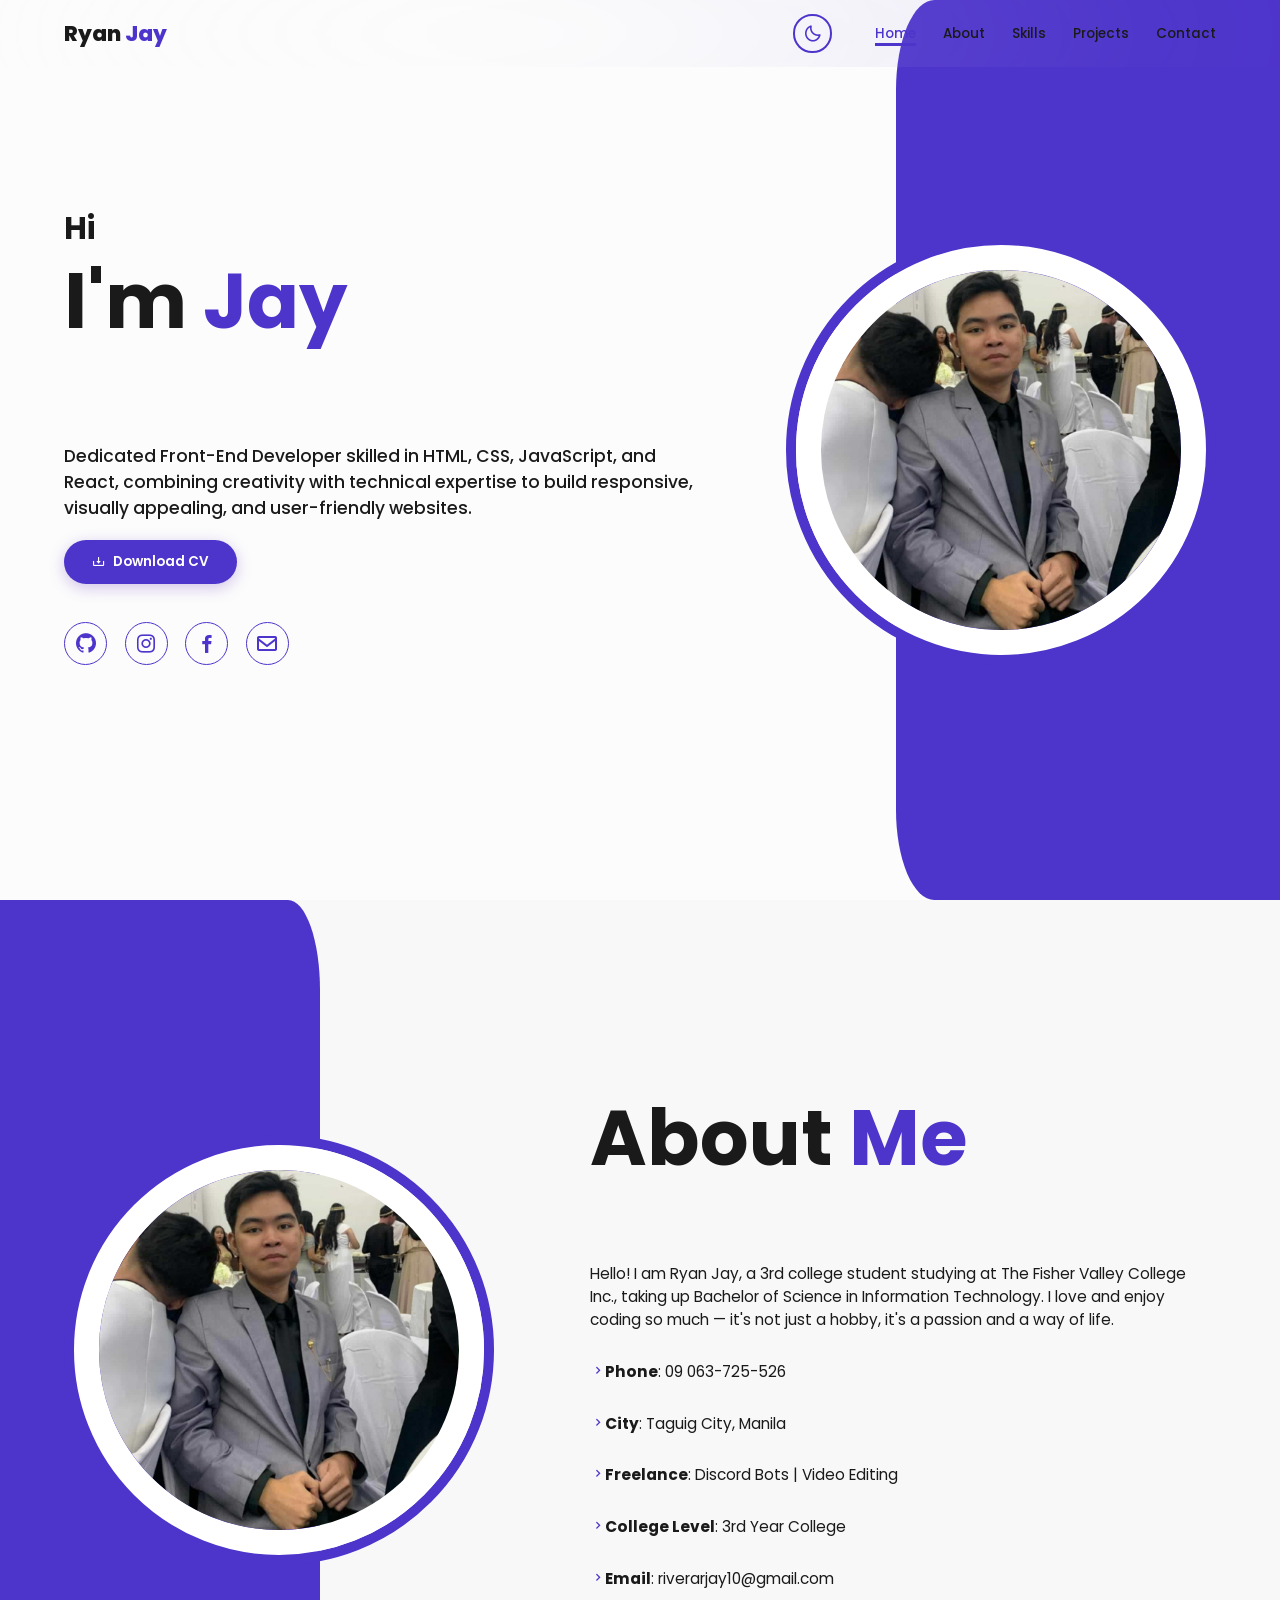
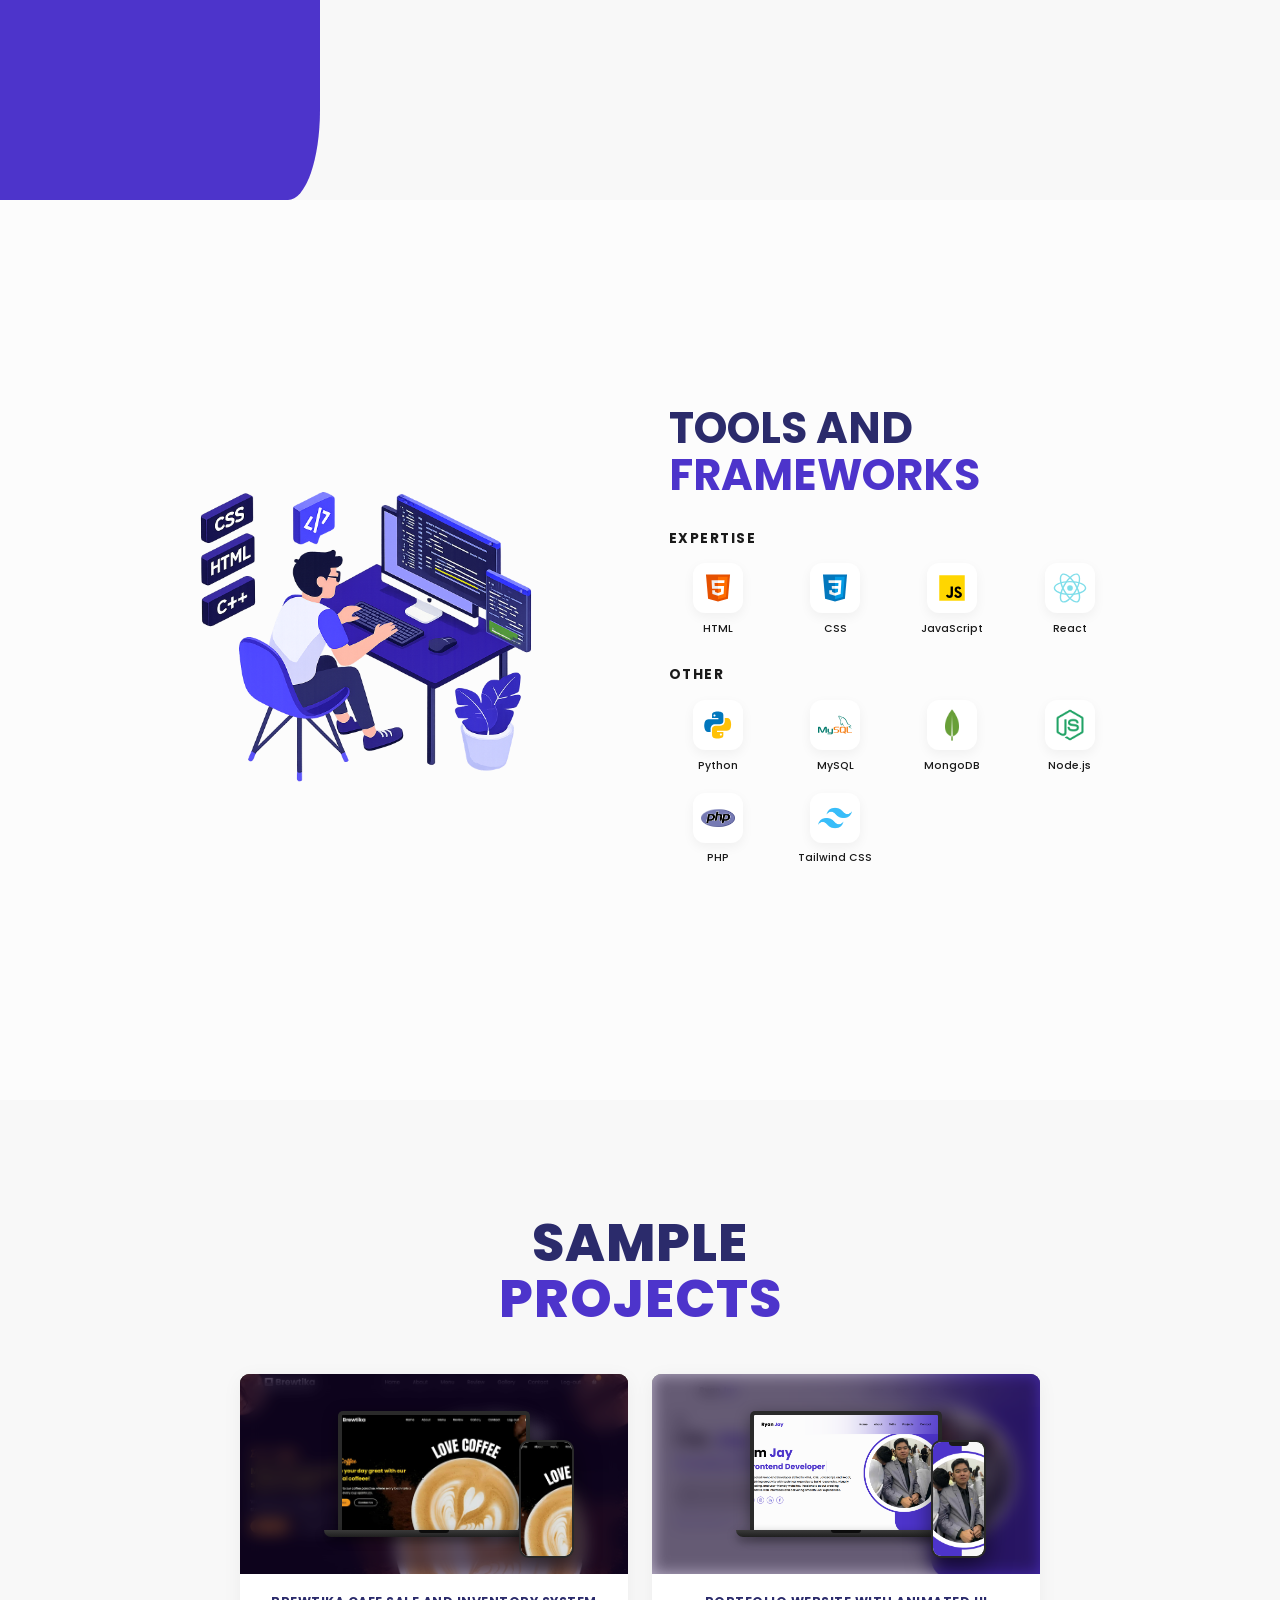
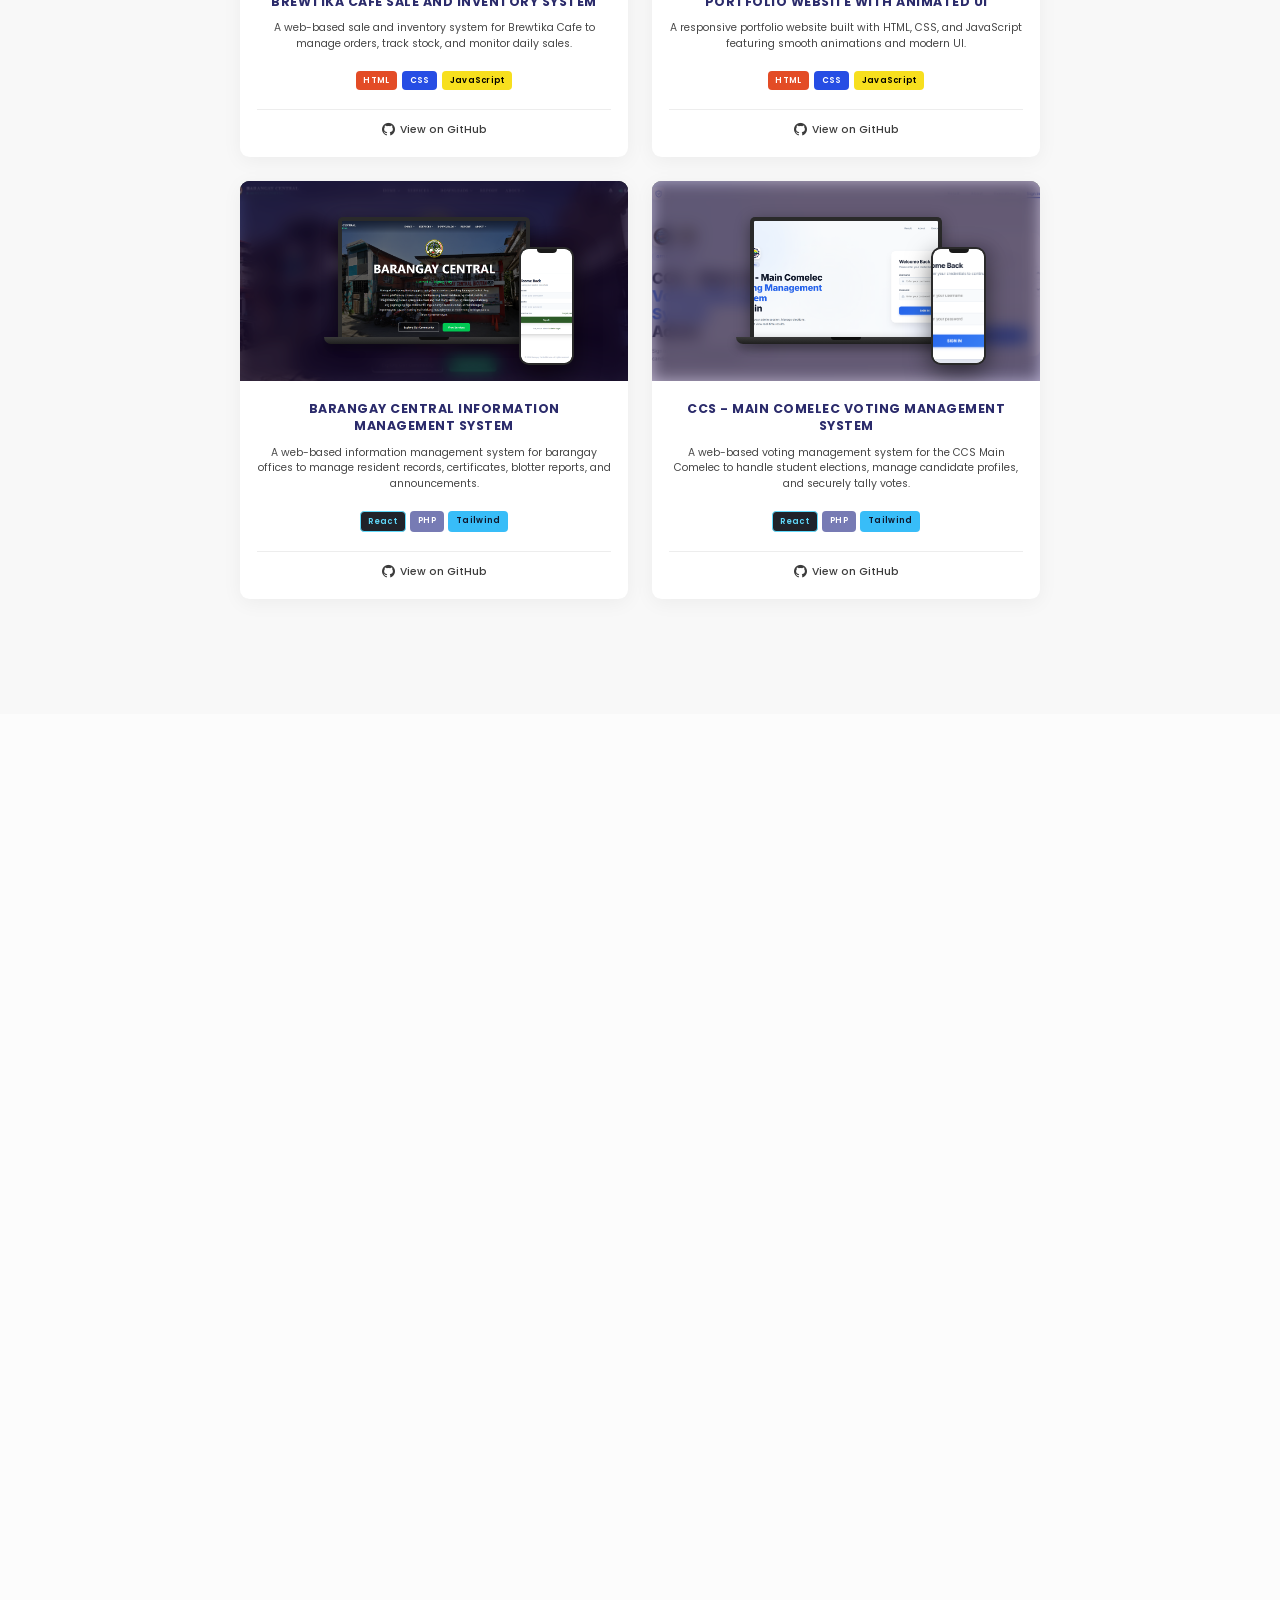
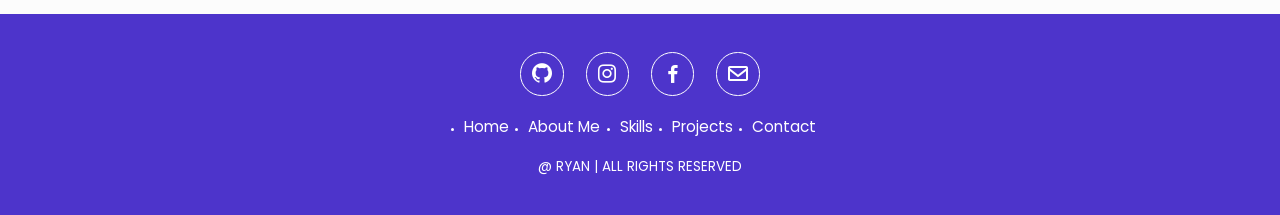
==== commit 277396f3: "Update index.html" ====
--- a/protfolio/index.html
+++ b/protfolio/index.html
@@ -148,11 +148,11 @@
               <p>Node.js</p>
             </div>
             <div class="skill-item">
-              <div class="skill-icon"><img src="PHp.png" alt="PHP" /></div>
+              <div class="skill-icon"><img src="PHP.png" alt="PHP" /></div>
               <p>PHP</p>
             </div>
             <div class="skill-item">
-              <div class="skill-icon"><img src="tailwind CSS.png" alt="Tailwind CSS" /></div>
+              <div class="skill-icon"><img src="Tailwind CSS.png" alt="Tailwind CSS" /></div>
               <p>Tailwind CSS</p>
             </div>
           </div>
--- a/protfolio/portfolio.css
+++ b/protfolio/portfolio.css
@@ -19,8 +19,8 @@
   --text-color: #1a1a1a;
   --main-color: hsl(250, 59%, 50%);
   --card-bg: #ffffff;
-  --card-shadow: rgba(0, 0, 0, 0.08);
-  --card-shadow-hover: rgba(0, 0, 0, 0.15);
+  --card-shadow: rgba(0, 0, 0, 0.05);
+  --card-shadow-hover: rgba(0, 0, 0, 0.12);
   --input-bg: #f0f0f0;
   --border-color: #eaeaea;
   --heading-color: #2b2b6b;
@@ -36,8 +36,8 @@
   --text-color: #f0f0f0;
   --main-color: hsl(250, 80%, 65%);
   --card-bg: #1e1e35;
-  --card-shadow: rgba(0, 0, 0, 0.4);
-  --card-shadow-hover: rgba(107, 63, 160, 0.5);
+  --card-shadow: rgba(0, 0, 0, 0.3);
+  --card-shadow-hover: rgba(107, 63, 160, 0.4);
   --input-bg: #252540;
   --border-color: #333355;
   --heading-color: #b8a8e8;
@@ -240,7 +240,7 @@
 }
 
 /* ============================
-   BAGONG DAGDAG: DOWNLOAD CV BUTTON
+   DOWNLOAD CV BUTTON
    ============================ */
 .btn-cv {
   display: inline-flex;
@@ -312,7 +312,7 @@
 }
 
 .text-animation span::before {
-  content: "Front-end Developer";
+  content: "Frontend Developer";
   color: var(--main-color);
   animation: words 20s infinite;
 }
@@ -334,11 +334,11 @@
 }
 
 @keyframes words {
-  0%, 20% { content: "Front-end Developer"; }
+  0%, 20% { content: "Frontend Developer"; }
   21%, 40% { content: "UI/UX Designer"; }
-  41%, 60% { content: "Front-end Developer"; }
+  41%, 60% { content: "Frontend Developer"; }
   61%, 80% { content: "UI/UX Designer"; }
-  81%, 90% { content: "Front-end Developer"; }
+  81%, 90% { content: "Frontend Developer"; }
 }
 
 @keyframes typing {
@@ -421,7 +421,7 @@
 }
 
 /* ============================
-   SKILLS SECTION
+   SKILLS SECTION (TRICK PARA SA PUTING BG)
    ============================ */
 .skills {
   min-height: 100vh;
@@ -445,6 +445,16 @@
   width: 100%;
   max-width: 500px;
   height: auto;
+  display: block;
+  transition: all 0.4s ease;
+}
+
+/* Dito natin papatayin ang puti sa Dark mode */
+body.dark-mode .skills-illustration {
+  /* Ang screen blend mode ay ginagawang transparent ang itim/puti */
+  mix-blend-mode: screen;
+  /* Dinadagdagan natin ng brightness para hindi maging multo */
+  filter: brightness(1.1) contrast(1.1);
 }
 
 .skills-content {
@@ -538,7 +548,7 @@
   font-weight: 800;
   color: var(--heading-color);
   line-height: 1.05;
-  margin-bottom: 7rem;
+  margin-bottom: 5rem;
   text-transform: uppercase;
   letter-spacing: 1px;
   transition: color 0.4s ease;
@@ -546,9 +556,9 @@
 
 .projects-box {
   display: grid;
-  grid-template-columns: repeat(auto-fit, minmax(350px, 1fr));
-  gap: 3rem;
-  max-width: 1200px;
+  grid-template-columns: repeat(auto-fit, minmax(320px, 1fr));
+  gap: 2.5rem;
+  max-width: 800px;
   margin: 0 auto;
 }
 
@@ -556,11 +566,10 @@
   display: flex;
   flex-direction: column;
   background-color: var(--card-bg);
-  border-radius: 0.5rem;
+  border-radius: 1rem;
   overflow: hidden;
   box-shadow: 0 4px 20px var(--card-shadow);
-  transition: transform 0.3s ease, box-shadow 0.3s ease,
-    background-color 0.4s ease;
+  transition: transform 0.3s ease, box-shadow 0.3s ease, background-color 0.4s ease;
 }
 
 .projects-card:hover {
@@ -572,7 +581,7 @@
 .project-mockup {
   position: relative;
   width: 100%;
-  height: 220px;
+  height: 200px; 
   background-color: #1a1a1a;
   background-size: cover;
   background-position: center;
@@ -581,7 +590,7 @@
   align-items: center;
   justify-content: center;
   overflow: hidden;
-  padding: 25px;
+  padding: 20px;
 }
 
 .project-mockup::before {
@@ -591,7 +600,7 @@
   background: inherit;
   background-size: cover;
   background-position: center;
-  filter: blur(6px) brightness(0.6);
+  filter: blur(8px) brightness(0.5);
   z-index: 0;
 }
 
@@ -599,7 +608,7 @@
   content: "";
   position: absolute;
   inset: 0;
-  background: rgba(45, 10, 95, 0.4);
+  background: rgba(45, 10, 95, 0.3);
   z-index: 0;
 }
 
@@ -611,7 +620,7 @@
 .laptop-mockup {
   position: relative;
   width: 55%;
-  max-width: 260px;
+  max-width: 200px; 
   display: flex;
   flex-direction: column;
   align-items: center;
@@ -623,9 +632,9 @@
   width: 100%;
   aspect-ratio: 16 / 10;
   background: #1a1a1a;
-  border: 5px solid #2a2a2a;
+  border: 4px solid #2a2a2a;
   border-bottom: none;
-  border-radius: 6px 6px 0 0;
+  border-radius: 5px 5px 0 0;
   overflow: hidden;
   box-shadow: 0 4px 15px rgba(0, 0, 0, 0.4);
   position: relative;
@@ -641,9 +650,9 @@
 
 .laptop-base {
   width: 115%;
-  height: 8px;
+  height: 7px;
   background: linear-gradient(180deg, #3a3a3a, #1f1f1f);
-  border-radius: 0 0 10px 10px;
+  border-radius: 0 0 8px 8px;
   box-shadow: 0 4px 10px rgba(0, 0, 0, 0.4);
   position: relative;
 }
@@ -654,7 +663,7 @@
   top: 0;
   left: 50%;
   transform: translateX(-50%);
-  width: 35px;
+  width: 30px;
   height: 3px;
   background: #0d0d0d;
   border-radius: 0 0 3px 3px;
@@ -662,14 +671,14 @@
 
 .phone-mockup {
   position: absolute;
-  right: 16%;
-  bottom: 10%;
-  width: 15%;
-  max-width: 80px;
+  right: 14%;
+  bottom: 8%;
+  width: 14%;
+  max-width: 60px;
   aspect-ratio: 9 / 19.5;
   background: #1a1a1a;
-  border: 3px solid #2a2a2a;
-  border-radius: 14px;
+  border: 2px solid #2a2a2a;
+  border-radius: 10px;
   overflow: hidden;
   box-shadow: 0 8px 25px rgba(0, 0, 0, 0.55);
   transition: transform 0.5s ease;
@@ -683,7 +692,7 @@
   left: 50%;
   transform: translateX(-50%);
   width: 40%;
-  height: 5px;
+  height: 4px;
   background: #1a1a1a;
   border-radius: 0 0 5px 5px;
   z-index: 3;
@@ -693,7 +702,7 @@
   width: 100%;
   height: 100%;
   overflow: hidden;
-  border-radius: 11px;
+  border-radius: 8px;
   background: #ffffff;
   position: relative;
   display: flex;
@@ -719,28 +728,28 @@
 
 /* PROJECT INFO */
 .project-info {
-  padding: 2.5rem 2rem;
+  padding: 2rem 1.8rem;
   text-align: center;
   display: flex;
   flex-direction: column;
-  gap: 1.2rem;
+  gap: 1rem;
   flex: 1;
 }
 
 .project-info h3 {
-  font-size: 1.7rem;
-  font-weight: 800;
+  font-size: 1.3rem;
+  font-weight: 700;
   color: var(--heading-color);
   text-transform: uppercase;
   letter-spacing: 0.5px;
-  line-height: 1.35;
+  line-height: 1.4;
   transition: color 0.4s ease;
 }
 
 .project-info p {
-  font-size: 1.3rem;
+  font-size: 1.1rem;
   color: var(--text-color);
-  line-height: 1.6;
+  line-height: 1.5;
   font-weight: 400;
   opacity: 0.8;
   transition: color 0.4s ease;
@@ -751,17 +760,17 @@
   display: flex;
   flex-wrap: wrap;
   justify-content: center;
-  gap: 0.6rem;
+  gap: 0.5rem;
   margin-top: auto;
   padding-top: 1rem;
 }
 
 .project-tags .tag {
   display: inline-block !important;
-  padding: 0.4rem 1.1rem !important;
-  font-size: 1rem !important;
+  padding: 0.3rem 0.8rem !important;
+  font-size: 0.85rem !important;
   font-weight: 600 !important;
-  border-radius: 5rem !important;
+  border-radius: 4px !important; 
   letter-spacing: 0.3px !important;
   border: none !important;
   background-clip: border-box !important;
@@ -770,43 +779,25 @@
   color: #ffffff !important;
 }
 
+/* TOTOONG KULAY NG MGA LANGUAGES */
+.project-tags .tag.react { background-color: #20232a !important; color: #61dafb !important; -webkit-text-fill-color: #61dafb !important; border: 1px solid #61dafb !important; }
 .project-tags .tag.php { background-color: #777bb4 !important; }
-.project-tags .tag.mysql { background-color: #00758f !important; }
-.project-tags .tag.js {
-  background-color: #f0db4f !important;
-  -webkit-text-fill-color: #323330 !important;
-  color: #323330 !important;
-}
-.project-tags .tag.android { background-color: #a4c639 !important; }
-.project-tags .tag.codeigniter { background-color: #dd4814 !important; }
-.project-tags .tag.jwt { background-color: #000000 !important; }
-.project-tags .tag.bootstrap { background-color: #7952b3 !important; }
+.project-tags .tag.tailwind { background-color: #38bdf8 !important; color: #0f172a !important; -webkit-text-fill-color: #0f172a !important; }
+.project-tags .tag.js { background-color: #f7df1e !important; color: #000 !important; -webkit-text-fill-color: #000 !important; }
 .project-tags .tag.html { background-color: #e34c26 !important; }
 .project-tags .tag.css { background-color: #264de4 !important; }
-.project-tags .tag.react {
-  background-color: #61dafb !important;
-  -webkit-text-fill-color: #20232a !important;
-  color: #20232a !important;
-}
-.project-tags .tag.node { background-color: #3c873a !important; }
-.project-tags .tag.mongo { background-color: #4db33d !important; }
-.project-tags .tag.tailwind {
-  background-color: #38bdf8 !important;
-  -webkit-text-fill-color: #0f172a !important;
-  color: #0f172a !important;
-}
 
 /* GITHUB LINK */
 .github-link {
   display: inline-flex;
   align-items: center;
   justify-content: center;
-  gap: 0.6rem;
-  font-size: 1.3rem;
+  gap: 0.5rem;
+  font-size: 1.1rem;
   font-weight: 500;
   color: var(--text-color);
-  margin-top: 1.2rem;
-  padding-top: 1.5rem;
+  margin-top: 1rem;
+  padding-top: 1.2rem;
   border-top: 1px solid var(--border-color);
   transition: color 0.3s ease, border-color 0.4s ease;
   text-decoration: none;
@@ -814,7 +805,7 @@
 }
 
 .github-link i {
-  font-size: 2rem;
+  font-size: 1.6rem;
 }
 
 .github-link:hover {
@@ -967,7 +958,7 @@
 }
 
 /* ============================
-   RESPONSIVE — TABLET
+   RESPONSIVE — TABLET & MOBILE
    ============================ */
 @media (max-width: 1280px) {
   header { padding: 1.5rem 5%; }
@@ -995,18 +986,10 @@
     max-width: 100%;
   }
 
-  .projects {
-    padding: 10rem 5% 10rem;
-  }
-
-  .contact {
-    padding: 10rem 5% 8rem;
-  }
-}
-
-/* ============================
-   RESPONSIVE — MOBILE
-   ============================ */
+  .projects { padding: 10rem 5% 10rem; }
+  .contact { padding: 10rem 5% 8rem; }
+}
+
 @media (max-width: 768px) {
   header {
     padding: 1.2rem 5%;
@@ -1217,11 +1200,11 @@
   /* PROJECTS */
   .projects { padding: 10rem 5% 10rem; }
   .projects-heading { font-size: 3.5rem; margin-bottom: 4rem; }
-  .projects-box { grid-template-columns: 1fr; gap: 2.5rem; }
+  .projects-box { grid-template-columns: 1fr; gap: 2rem; }
   .projects-card { border-radius: 1.2rem; }
 
-  .project-mockup { height: 200px; padding: 18px; }
-  .laptop-mockup { width: 68%; max-width: 230px; }
+  .project-mockup { height: 180px; padding: 18px; }
+  .laptop-mockup { width: 65%; max-width: 200px; }
   .laptop-screen {
     border-width: 4px;
     border-radius: 5px 5px 0 0;
@@ -1233,8 +1216,8 @@
   .laptop-base::before { width: 30px; height: 3px; }
 
   .phone-mockup {
-    width: 20%;
-    max-width: 70px;
+    width: 18%;
+    max-width: 60px;
     right: 10%;
     bottom: 8%;
     border-width: 2px;
@@ -1244,22 +1227,22 @@
   .phone-screen { border-radius: 8px; }
 
   .project-info {
-    padding: 2rem 1.8rem;
-    gap: 1rem;
-  }
-  .project-info h3 { font-size: 1.5rem; line-height: 1.4; }
-  .project-info p { font-size: 1.25rem; line-height: 1.6; }
-
-  .project-tags { gap: 0.5rem; }
+    padding: 1.5rem 1.2rem;
+    gap: 0.8rem;
+  }
+  .project-info h3 { font-size: 1.3rem; line-height: 1.4; }
+  .project-info p { font-size: 1.1rem; line-height: 1.5; }
+
+  .project-tags { gap: 0.4rem; }
   .project-tags .tag {
-    padding: 0.4rem 1rem !important;
-    font-size: 0.95rem !important;
+    padding: 0.3rem 0.8rem !important;
+    font-size: 0.85rem !important;
   }
 
   .github-link {
-    font-size: 1.25rem;
-    padding-top: 1.5rem;
-    margin-top: 1.5rem;
+    font-size: 1.1rem;
+    padding-top: 1.2rem;
+    margin-top: 1.2rem;
   }
 
   /* CONTACT */
@@ -1302,9 +1285,6 @@
   .reveal { transform: translateY(30px); }
 }
 
-/* ============================
-   EXTRA SMALL DEVICES
-   ============================ */
 @media (max-width: 450px) {
   .heading { font-size: 3.2rem; }
   .home-content h1 { font-size: 4rem; }
